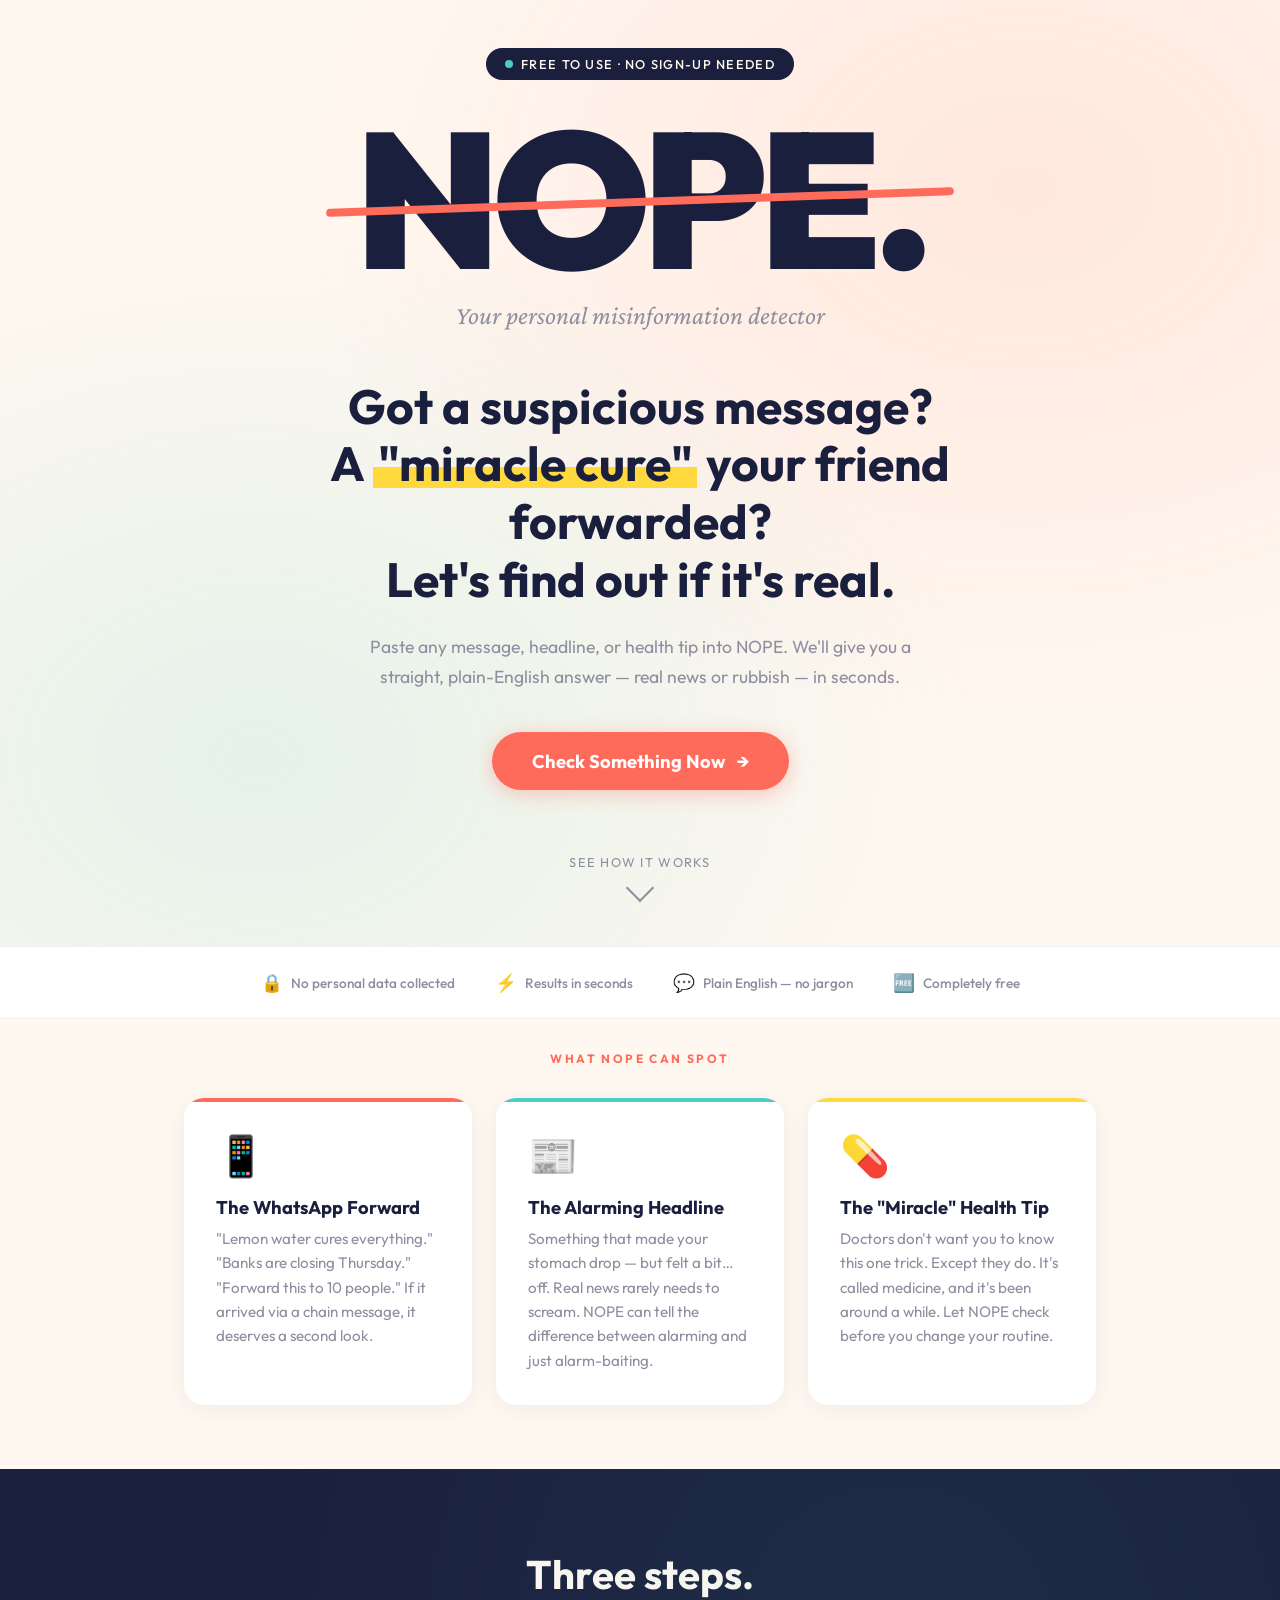
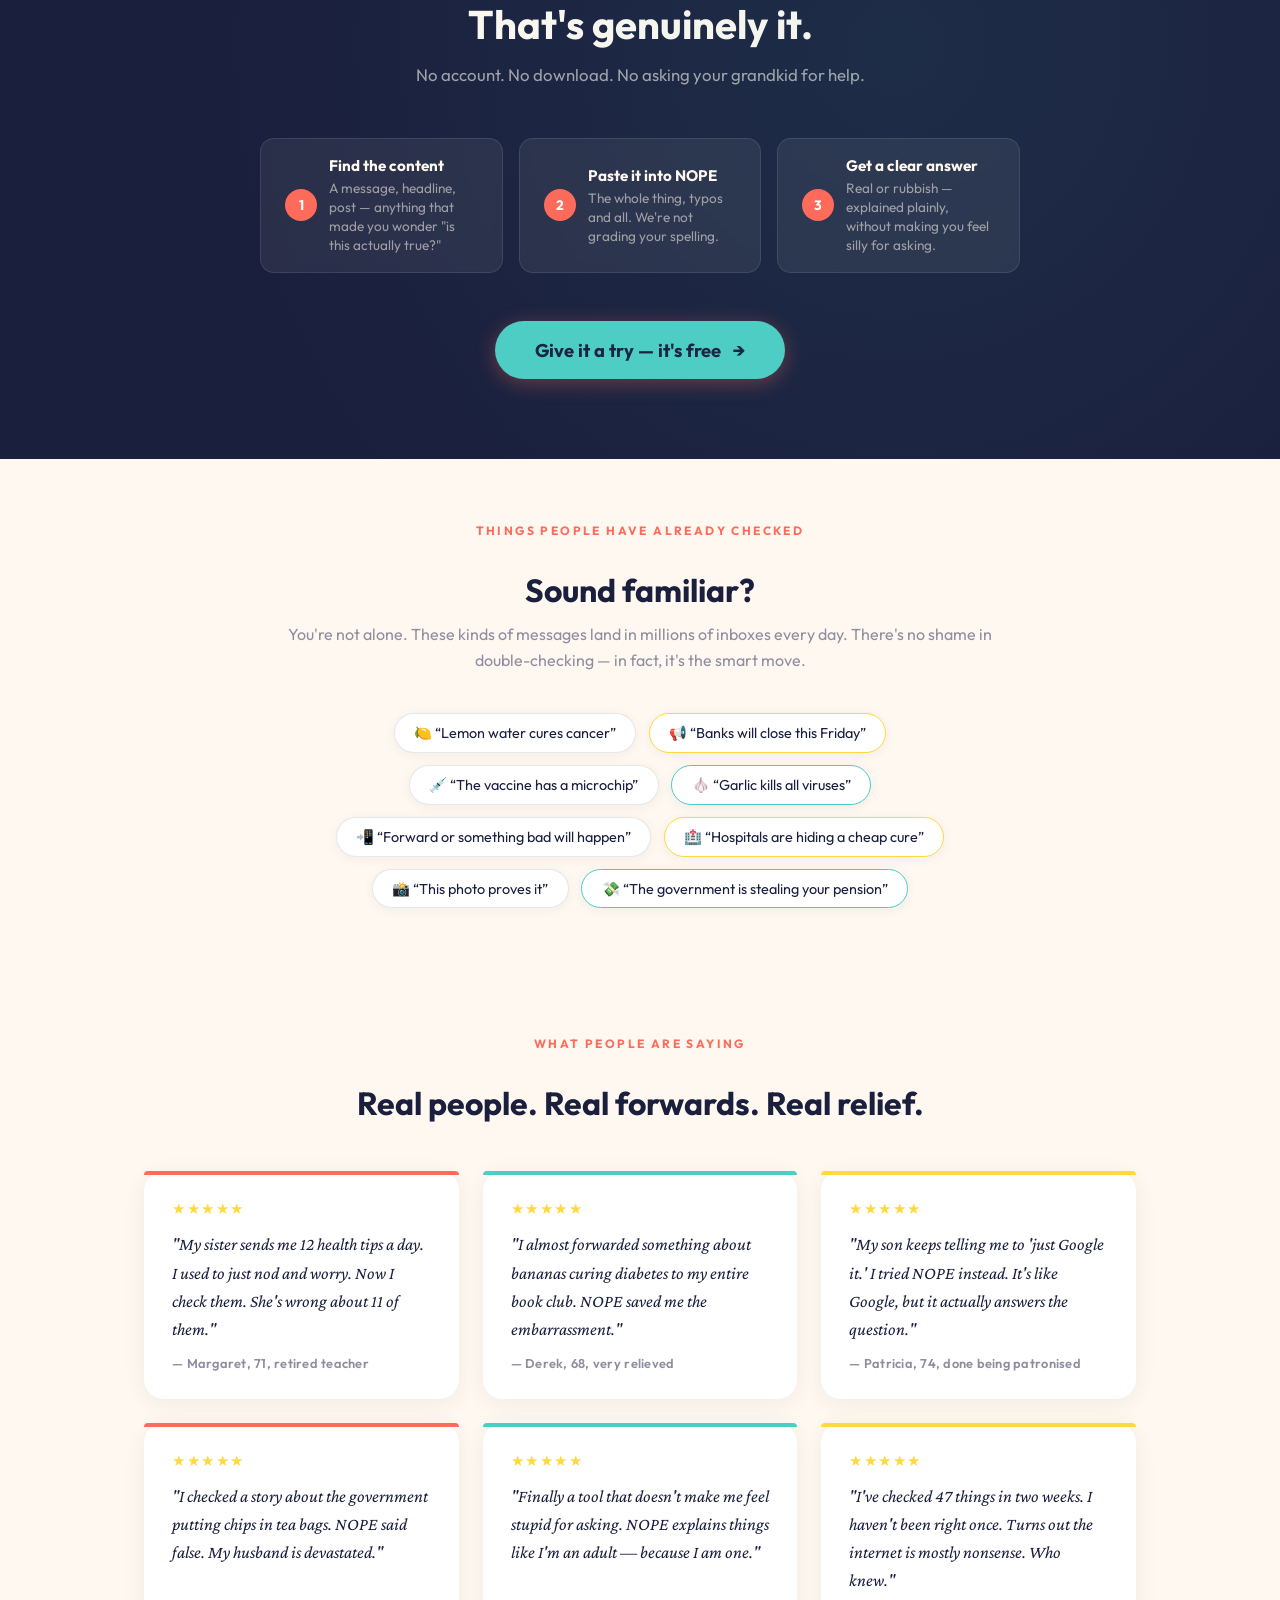
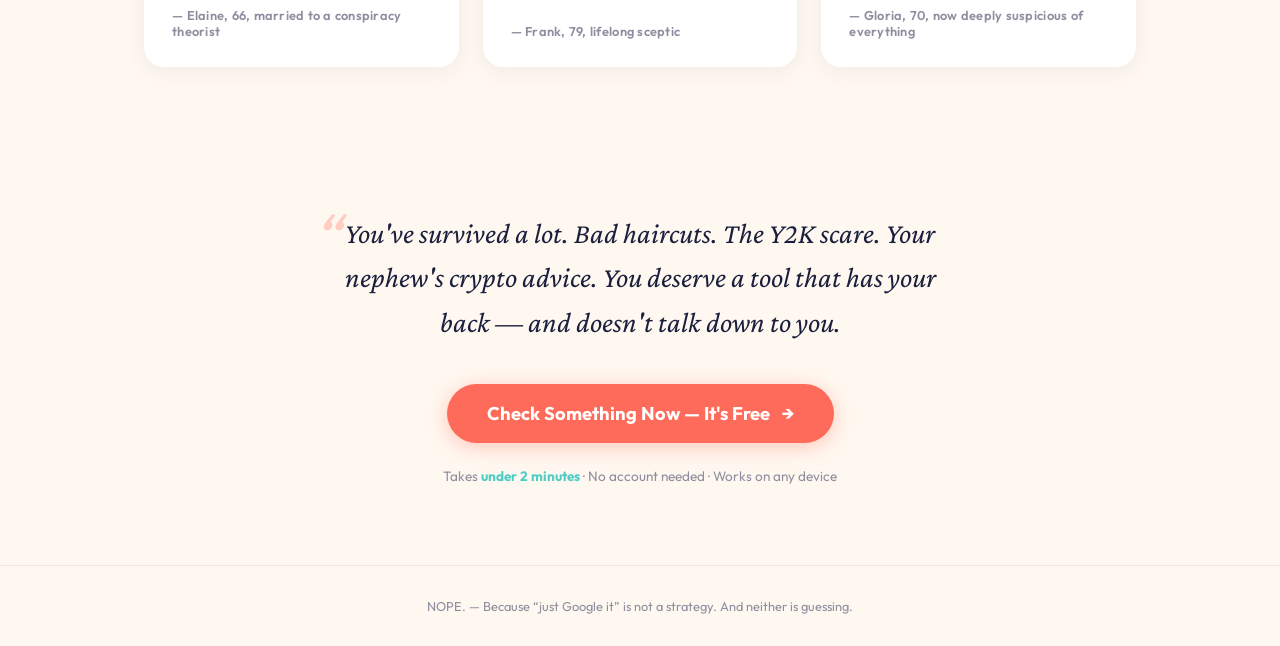
==== static/index.html @ 773fc96a "Redesign landing page for senior users, add testimonials and screenshot help - Rewrite landing page " ====
<!DOCTYPE html>
<html lang="en">
<head>
<meta charset="UTF-8">
<meta name="viewport" content="width=device-width, initial-scale=1.0">
<title>NOPE — Your Personal Misinformation Detector</title>
<link rel="icon" href="/static/assets/favicon.ico">
<link href="https://fonts.googleapis.com/css2?family=Outfit:wght@300;500;700;900&family=Crimson+Pro:ital,wght@0,400;1,400&display=swap" rel="stylesheet">
<style>
  :root {
    --coral: #FF6B5A;
    --navy: #1A1F3D;
    --cream: #FFF8F0;
    --mint: #4ECDC4;
    --gold: #FFD93D;
    --soft-gray: #8E8EA0;
  }

  * { margin: 0; padding: 0; box-sizing: border-box; }

  body {
    font-family: 'Outfit', sans-serif;
    background: var(--cream);
    color: var(--navy);
    overflow-x: hidden;
  }

  /* ── HERO ─────────────────────────────── */
  .hero {
    min-height: 100vh;
    display: flex;
    flex-direction: column;
    align-items: center;
    justify-content: center;
    text-align: center;
    padding: 3rem 1.5rem;
    position: relative;
    background:
      radial-gradient(ellipse at 20% 80%, rgba(78, 205, 196, 0.15) 0%, transparent 50%),
      radial-gradient(ellipse at 80% 20%, rgba(255, 107, 90, 0.12) 0%, transparent 50%),
      var(--cream);
  }

  .badge {
    display: inline-flex;
    align-items: center;
    gap: 0.5rem;
    background: var(--navy);
    color: var(--cream);
    padding: 0.5rem 1.2rem;
    border-radius: 100px;
    font-size: 0.8rem;
    font-weight: 500;
    letter-spacing: 0.1em;
    text-transform: uppercase;
    animation: fadeDown 0.8s ease-out;
    margin-bottom: 2rem;
  }

  .badge .dot {
    width: 8px;
    height: 8px;
    background: var(--mint);
    border-radius: 50%;
    animation: pulse 2s ease-in-out infinite;
  }

  .logo {
    font-size: clamp(5rem, 15vw, 12rem);
    font-weight: 900;
    line-height: 0.9;
    letter-spacing: -0.04em;
    animation: fadeUp 0.8s ease-out 0.2s both;
    position: relative;
  }

  .logo span {
    position: relative;
    display: inline-block;
  }

  .logo .strike {
    position: absolute;
    top: 50%;
    left: -5%;
    width: 110%;
    height: 8px;
    background: var(--coral);
    border-radius: 4px;
    transform: rotate(-2deg);
    animation: strikeIn 0.5s ease-out 1s both;
  }

  .tagline {
    font-family: 'Crimson Pro', serif;
    font-style: italic;
    font-size: clamp(1.1rem, 2.5vw, 1.6rem);
    color: var(--soft-gray);
    margin-top: 1rem;
    animation: fadeUp 0.8s ease-out 0.4s both;
  }

  .headline {
    font-size: clamp(1.8rem, 4vw, 3rem);
    font-weight: 700;
    line-height: 1.2;
    max-width: 720px;
    margin-top: 3rem;
    animation: fadeUp 0.8s ease-out 0.6s both;
  }

  .headline .highlight {
    background: linear-gradient(120deg, var(--gold) 0%, var(--gold) 100%);
    background-size: 100% 35%;
    background-position: 0 85%;
    background-repeat: no-repeat;
    padding: 0 0.1em;
  }

  .subtext {
    font-size: 1.1rem;
    color: var(--soft-gray);
    max-width: 560px;
    line-height: 1.7;
    margin-top: 1.5rem;
    animation: fadeUp 0.8s ease-out 0.8s both;
  }

  .hero-cta {
    margin-top: 2.5rem;
    animation: fadeUp 0.8s ease-out 1s both;
  }

  .scroll-hint {
    margin-top: 4rem;
    display: flex;
    flex-direction: column;
    align-items: center;
    gap: 0.5rem;
    color: var(--soft-gray);
    font-size: 0.8rem;
    letter-spacing: 0.1em;
    text-transform: uppercase;
    animation: fadeUp 0.8s ease-out 1.2s both;
  }

  .scroll-arrow {
    width: 20px;
    height: 20px;
    border-right: 2px solid var(--soft-gray);
    border-bottom: 2px solid var(--soft-gray);
    transform: rotate(45deg);
    animation: bounce 1.5s ease-in-out infinite;
  }

  /* ── CARDS ────────────────────────────── */
  .cards-section {
    padding: 2rem 1.5rem 4rem;
    max-width: 960px;
    margin: 0 auto;
  }

  .section-label {
    text-align: center;
    font-size: 0.75rem;
    font-weight: 700;
    letter-spacing: 0.2em;
    text-transform: uppercase;
    color: var(--coral);
    margin-bottom: 2rem;
  }

  .cards {
    display: grid;
    grid-template-columns: repeat(auto-fit, minmax(250px, 1fr));
    gap: 1.5rem;
  }

  .card {
    background: white;
    border-radius: 20px;
    padding: 2rem;
    position: relative;
    overflow: hidden;
    box-shadow: 0 4px 24px rgba(26, 31, 61, 0.06);
    transition: transform 0.3s ease, box-shadow 0.3s ease;
    animation: fadeUp 0.8s ease-out both;
  }

  .card:nth-child(1) { animation-delay: 0.3s; }
  .card:nth-child(2) { animation-delay: 0.5s; }
  .card:nth-child(3) { animation-delay: 0.7s; }

  .card:hover {
    transform: translateY(-4px);
    box-shadow: 0 8px 32px rgba(26, 31, 61, 0.12);
  }

  .card-emoji {
    font-size: 2.5rem;
    margin-bottom: 1rem;
  }

  .card h3 {
    font-size: 1.15rem;
    font-weight: 700;
    margin-bottom: 0.5rem;
  }

  .card p {
    font-size: 0.95rem;
    color: var(--soft-gray);
    line-height: 1.6;
  }

  .card::after {
    content: '';
    position: absolute;
    top: 0;
    left: 0;
    width: 100%;
    height: 4px;
  }

  .card:nth-child(1)::after { background: var(--coral); }
  .card:nth-child(2)::after { background: var(--mint); }
  .card:nth-child(3)::after { background: var(--gold); }

  /* ── HOW IT WORKS ─────────────────────── */
  .how-section {
    background: var(--navy);
    color: var(--cream);
    padding: 5rem 1.5rem;
    text-align: center;
    position: relative;
    overflow: hidden;
  }

  .how-section::before {
    content: '';
    position: absolute;
    top: -50%;
    left: -50%;
    width: 200%;
    height: 200%;
    background: radial-gradient(circle at 60% 40%, rgba(78, 205, 196, 0.08) 0%, transparent 40%);
    pointer-events: none;
  }

  .how-section h2 {
    font-size: clamp(1.8rem, 4vw, 2.5rem);
    font-weight: 700;
    max-width: 600px;
    margin: 0 auto 0.75rem;
    line-height: 1.25;
  }

  .how-section .how-subtext {
    font-size: 1.05rem;
    color: rgba(255, 248, 240, 0.6);
    max-width: 460px;
    margin: 0 auto 3rem;
    line-height: 1.7;
  }

  .step-list {
    display: flex;
    flex-wrap: wrap;
    justify-content: center;
    gap: 1rem;
    margin: 0 auto 3rem;
    max-width: 760px;
  }

  .step {
    display: flex;
    align-items: center;
    gap: 0.75rem;
    background: rgba(255, 248, 240, 0.07);
    border: 1px solid rgba(255, 248, 240, 0.1);
    border-radius: 14px;
    padding: 1.1rem 1.5rem;
    font-size: 0.95rem;
    backdrop-filter: blur(4px);
    text-align: left;
    max-width: 280px;
    flex: 1 1 220px;
  }

  .step-num {
    width: 32px;
    height: 32px;
    border-radius: 50%;
    background: var(--coral);
    color: white;
    display: flex;
    align-items: center;
    justify-content: center;
    font-size: 0.85rem;
    font-weight: 700;
    flex-shrink: 0;
  }

  .step-text strong {
    display: block;
    font-weight: 700;
    margin-bottom: 0.2rem;
  }

  .step-text span {
    font-size: 0.85rem;
    color: rgba(255, 248, 240, 0.55);
  }

  /* ── EXAMPLES TICKER ──────────────────── */
  .examples-section {
    padding: 4rem 1.5rem;
    max-width: 800px;
    margin: 0 auto;
    text-align: center;
  }

  .examples-section h2 {
    font-size: clamp(1.4rem, 3vw, 2rem);
    font-weight: 700;
    margin-bottom: 0.75rem;
  }

  .examples-section .sub {
    color: var(--soft-gray);
    font-size: 1rem;
    margin-bottom: 2.5rem;
    line-height: 1.6;
  }

  .example-pills {
    display: flex;
    flex-wrap: wrap;
    justify-content: center;
    gap: 0.8rem;
  }

  .pill {
    background: white;
    border: 1.5px solid rgba(26, 31, 61, 0.1);
    border-radius: 100px;
    padding: 0.6rem 1.2rem;
    font-size: 0.9rem;
    color: var(--navy);
    box-shadow: 0 2px 12px rgba(26, 31, 61, 0.05);
    transition: all 0.2s ease;
    cursor: default;
  }

  .pill:hover {
    border-color: var(--coral);
    color: var(--coral);
    transform: translateY(-2px);
    box-shadow: 0 4px 16px rgba(255, 107, 90, 0.15);
  }

  .pill.gold { border-color: var(--gold); }
  .pill.mint { border-color: var(--mint); }

  /* ── TESTIMONIALS ────────────────────── */
  .testimonials-section {
    padding: 4rem 1.5rem 5rem;
    max-width: 1040px;
    margin: 0 auto;
    text-align: center;
  }

  .testimonials-title {
    font-size: clamp(1.4rem, 3vw, 2rem);
    font-weight: 700;
    margin-bottom: 3rem;
    color: var(--navy);
  }

  .testimonials-grid {
    display: grid;
    grid-template-columns: repeat(auto-fit, minmax(280px, 1fr));
    gap: 1.5rem;
    text-align: left;
  }

  .testimonial-card {
    background: white;
    border-radius: 20px;
    padding: 1.75rem;
    box-shadow: 0 4px 24px rgba(26, 31, 61, 0.06);
    transition: transform 0.3s ease, box-shadow 0.3s ease;
    display: flex;
    flex-direction: column;
    gap: 0.75rem;
    position: relative;
  }

  .testimonial-card:hover {
    transform: translateY(-4px);
    box-shadow: 0 8px 32px rgba(26, 31, 61, 0.12);
  }

  .testimonial-card:nth-child(3n+1)::before { background: var(--coral); }
  .testimonial-card:nth-child(3n+2)::before { background: var(--mint); }
  .testimonial-card:nth-child(3n+3)::before { background: var(--gold); }

  .testimonial-card::before {
    content: '';
    position: absolute;
    top: 0; left: 0;
    width: 100%;
    height: 4px;
    border-radius: 20px 20px 0 0;
  }

  .stars {
    color: var(--gold);
    font-size: 0.95rem;
    letter-spacing: 0.1em;
  }

  .quote {
    font-family: 'Crimson Pro', serif;
    font-style: italic;
    font-size: 1.1rem;
    color: var(--navy);
    line-height: 1.6;
    flex: 1;
  }

  .attrib {
    font-size: 0.8rem;
    font-weight: 600;
    color: var(--soft-gray);
    letter-spacing: 0.02em;
  }

  /* ── CTA ──────────────────────────────── */
  .cta-area {
    background: var(--cream);
    padding: 4rem 1.5rem 5rem;
    text-align: center;
  }

  .thought-bubble {
    font-family: 'Crimson Pro', serif;
    font-style: italic;
    font-size: clamp(1.3rem, 3vw, 1.8rem);
    color: var(--navy);
    max-width: 640px;
    margin: 0 auto 2.5rem;
    line-height: 1.55;
    position: relative;
  }

  .thought-bubble::before {
    content: '\201C';
    font-size: 4rem;
    color: var(--coral);
    position: absolute;
    top: -1.5rem;
    left: -0.5rem;
    opacity: 0.3;
    font-family: 'Outfit', sans-serif;
  }

  .cta-btn {
    display: inline-flex;
    align-items: center;
    gap: 0.75rem;
    background: var(--coral);
    color: white;
    font-family: 'Outfit', sans-serif;
    font-size: 1.15rem;
    font-weight: 700;
    padding: 1.1rem 2.5rem;
    border-radius: 100px;
    border: none;
    cursor: pointer;
    text-decoration: none;
    transition: all 0.3s ease;
    box-shadow: 0 4px 20px rgba(255, 107, 90, 0.35);
  }

  .cta-btn:hover {
    transform: translateY(-2px) scale(1.02);
    box-shadow: 0 8px 30px rgba(255, 107, 90, 0.45);
  }

  .cta-btn .arrow {
    transition: transform 0.3s ease;
  }

  .cta-btn:hover .arrow {
    transform: translateX(4px);
  }

  .fine-print {
    margin-top: 1.5rem;
    font-size: 0.85rem;
    color: var(--soft-gray);
  }

  .fine-print strong {
    color: var(--mint);
    font-weight: 700;
  }

  /* ── TRUST BAR ────────────────────────── */
  .trust-bar {
    background: white;
    border-top: 1px solid rgba(26, 31, 61, 0.06);
    border-bottom: 1px solid rgba(26, 31, 61, 0.06);
    padding: 1.5rem;
    display: flex;
    justify-content: center;
    align-items: center;
    flex-wrap: wrap;
    gap: 2.5rem;
  }

  .trust-item {
    display: flex;
    align-items: center;
    gap: 0.5rem;
    font-size: 0.85rem;
    font-weight: 500;
    color: var(--soft-gray);
  }

  .trust-item .icon {
    font-size: 1.1rem;
  }

  /* ── FOOTER ───────────────────────────── */
  footer {
    text-align: center;
    padding: 2rem 1.5rem;
    font-size: 0.8rem;
    color: var(--soft-gray);
    border-top: 1px solid rgba(26, 31, 61, 0.08);
  }

  /* ── ANIMATIONS ───────────────────────── */
  @keyframes fadeUp {
    from { opacity: 0; transform: translateY(24px); }
    to { opacity: 1; transform: translateY(0); }
  }

  @keyframes fadeDown {
    from { opacity: 0; transform: translateY(-16px); }
    to { opacity: 1; transform: translateY(0); }
  }

  @keyframes strikeIn {
    from { width: 0; }
    to { width: 110%; }
  }

  @keyframes pulse {
    0%, 100% { opacity: 1; }
    50% { opacity: 0.4; }
  }

  @keyframes bounce {
    0%, 100% { transform: rotate(45deg) translateY(0); }
    50% { transform: rotate(45deg) translateY(4px); }
  }

  @media (max-width: 600px) {
    .step-list { flex-direction: column; align-items: center; }
    .step { width: 100%; max-width: 340px; }
    .trust-bar { gap: 1.5rem; }
  }
</style>
</head>
<body>

<!-- ── HERO ──────────────────────────────────── -->
<section class="hero">
  <div class="badge">
    <span class="dot"></span>
    Free to use &middot; No sign-up needed
  </div>

  <div class="logo">
    <span>
      NOPE.
      <div class="strike"></div>
    </span>
  </div>

  <div class="tagline">Your personal misinformation detector</div>

  <h1 class="headline">
    Got a suspicious message?<br>
    A <span class="highlight">"miracle cure"</span> your friend forwarded?<br>
    Let's find out if it's real.
  </h1>

  <p class="subtext">
    Paste any message, headline, or health tip into NOPE. We'll give you a straight, plain-English answer — real news or rubbish — in seconds.
  </p>

  <div class="hero-cta">
    <a href="/static/chat.html" class="cta-btn">
      Check Something Now
      <span class="arrow">&rarr;</span>
    </a>
  </div>

  <div class="scroll-hint">
    <span>See how it works</span>
    <div class="scroll-arrow"></div>
  </div>
</section>

<!-- ── TRUST BAR ──────────────────────────────── -->
<div class="trust-bar">
  <div class="trust-item"><span class="icon">🔒</span> No personal data collected</div>
  <div class="trust-item"><span class="icon">⚡</span> Results in seconds</div>
  <div class="trust-item"><span class="icon">💬</span> Plain English — no jargon</div>
  <div class="trust-item"><span class="icon">🆓</span> Completely free</div>
</div>

<!-- ── WHAT IT CATCHES ────────────────────────── -->
<section class="cards-section">
  <div class="section-label">What NOPE can spot</div>
  <div class="cards">
    <div class="card">
      <div class="card-emoji">📱</div>
      <h3>The WhatsApp Forward</h3>
      <p>"Lemon water cures everything." "Banks are closing Thursday." "Forward this to 10 people." If it arrived via a chain message, it deserves a second look.</p>
    </div>
    <div class="card">
      <div class="card-emoji">📰</div>
      <h3>The Alarming Headline</h3>
      <p>Something that made your stomach drop — but felt a bit… off. Real news rarely needs to scream. NOPE can tell the difference between alarming and just alarm-baiting.</p>
    </div>
    <div class="card">
      <div class="card-emoji">💊</div>
      <h3>The "Miracle" Health Tip</h3>
      <p>Doctors don't want you to know this one trick. Except they do. It's called medicine, and it's been around a while. Let NOPE check before you change your routine.</p>
    </div>
  </div>
</section>

<!-- ── HOW IT WORKS ───────────────────────────── -->
<section class="how-section">
  <h2>Three steps.<br>That's genuinely it.</h2>
  <p class="how-subtext">No account. No download. No asking your grandkid for help.</p>

  <div class="step-list">
    <div class="step">
      <div class="step-num">1</div>
      <div class="step-text">
        <strong>Find the content</strong>
        <span>A message, headline, post — anything that made you wonder "is this actually true?"</span>
      </div>
    </div>
    <div class="step">
      <div class="step-num">2</div>
      <div class="step-text">
        <strong>Paste it into NOPE</strong>
        <span>The whole thing, typos and all. We're not grading your spelling.</span>
      </div>
    </div>
    <div class="step">
      <div class="step-num">3</div>
      <div class="step-text">
        <strong>Get a clear answer</strong>
        <span>Real or rubbish — explained plainly, without making you feel silly for asking.</span>
      </div>
    </div>
  </div>

  <a href="/static/chat.html" class="cta-btn" style="background: var(--mint); color: var(--navy);">
    Give it a try — it's free
    <span class="arrow">&rarr;</span>
  </a>
</section>

<!-- ── EXAMPLES ───────────────────────────────── -->
<section class="examples-section">
  <div class="section-label">Things people have already checked</div>
  <h2>Sound familiar?</h2>
  <p class="sub">You're not alone. These kinds of messages land in millions of inboxes every day. There's no shame in double-checking — in fact, it's the smart move.</p>

  <div class="example-pills">
    <div class="pill">🍋 &ldquo;Lemon water cures cancer&rdquo;</div>
    <div class="pill gold">📢 &ldquo;Banks will close this Friday&rdquo;</div>
    <div class="pill">💉 &ldquo;The vaccine has a microchip&rdquo;</div>
    <div class="pill mint">🧄 &ldquo;Garlic kills all viruses&rdquo;</div>
    <div class="pill">📲 &ldquo;Forward or something bad will happen&rdquo;</div>
    <div class="pill gold">🏥 &ldquo;Hospitals are hiding a cheap cure&rdquo;</div>
    <div class="pill">📸 &ldquo;This photo proves it&rdquo;</div>
    <div class="pill mint">💸 &ldquo;The government is stealing your pension&rdquo;</div>
  </div>
</section>

<!-- ── TESTIMONIALS ───────────────────────────── -->
<section class="testimonials-section">
  <div class="section-label">What people are saying</div>
  <h2 class="testimonials-title">Real people. Real forwards. Real relief.</h2>
  <div class="testimonials-grid">

    <div class="testimonial-card">
      <div class="stars">★★★★★</div>
      <p class="quote">"My sister sends me 12 health tips a day. I used to just nod and worry. Now I check them. She's wrong about 11 of them."</p>
      <div class="attrib">— Margaret, 71, retired teacher</div>
    </div>

    <div class="testimonial-card">
      <div class="stars">★★★★★</div>
      <p class="quote">"I almost forwarded something about bananas curing diabetes to my entire book club. NOPE saved me the embarrassment."</p>
      <div class="attrib">— Derek, 68, very relieved</div>
    </div>

    <div class="testimonial-card">
      <div class="stars">★★★★★</div>
      <p class="quote">"My son keeps telling me to 'just Google it.' I tried NOPE instead. It's like Google, but it actually answers the question."</p>
      <div class="attrib">— Patricia, 74, done being patronised</div>
    </div>

    <div class="testimonial-card">
      <div class="stars">★★★★★</div>
      <p class="quote">"I checked a story about the government putting chips in tea bags. NOPE said false. My husband is devastated."</p>
      <div class="attrib">— Elaine, 66, married to a conspiracy theorist</div>
    </div>

    <div class="testimonial-card">
      <div class="stars">★★★★★</div>
      <p class="quote">"Finally a tool that doesn't make me feel stupid for asking. NOPE explains things like I'm an adult — because I am one."</p>
      <div class="attrib">— Frank, 79, lifelong sceptic</div>
    </div>

    <div class="testimonial-card">
      <div class="stars">★★★★★</div>
      <p class="quote">"I've checked 47 things in two weeks. I haven't been right once. Turns out the internet is mostly nonsense. Who knew."</p>
      <div class="attrib">— Gloria, 70, now deeply suspicious of everything</div>
    </div>

  </div>
</section>

<!-- ── FINAL CTA ───────────────────────────────── -->
<section class="cta-area">
  <div class="thought-bubble">
    You've survived a lot. Bad haircuts. The Y2K scare. Your nephew's crypto advice. You deserve a tool that has your back — and doesn't talk down to you.
  </div>

  <a href="/static/chat.html" class="cta-btn">
    Check Something Now — It's Free
    <span class="arrow">&rarr;</span>
  </a>

  <p class="fine-print">
    Takes <strong>under 2 minutes</strong> &middot; No account needed &middot; Works on any device
  </p>
</section>

<footer>
  NOPE. &mdash; Because &ldquo;just Google it&rdquo; is not a strategy. And neither is guessing.
</footer>

</body>
</html>
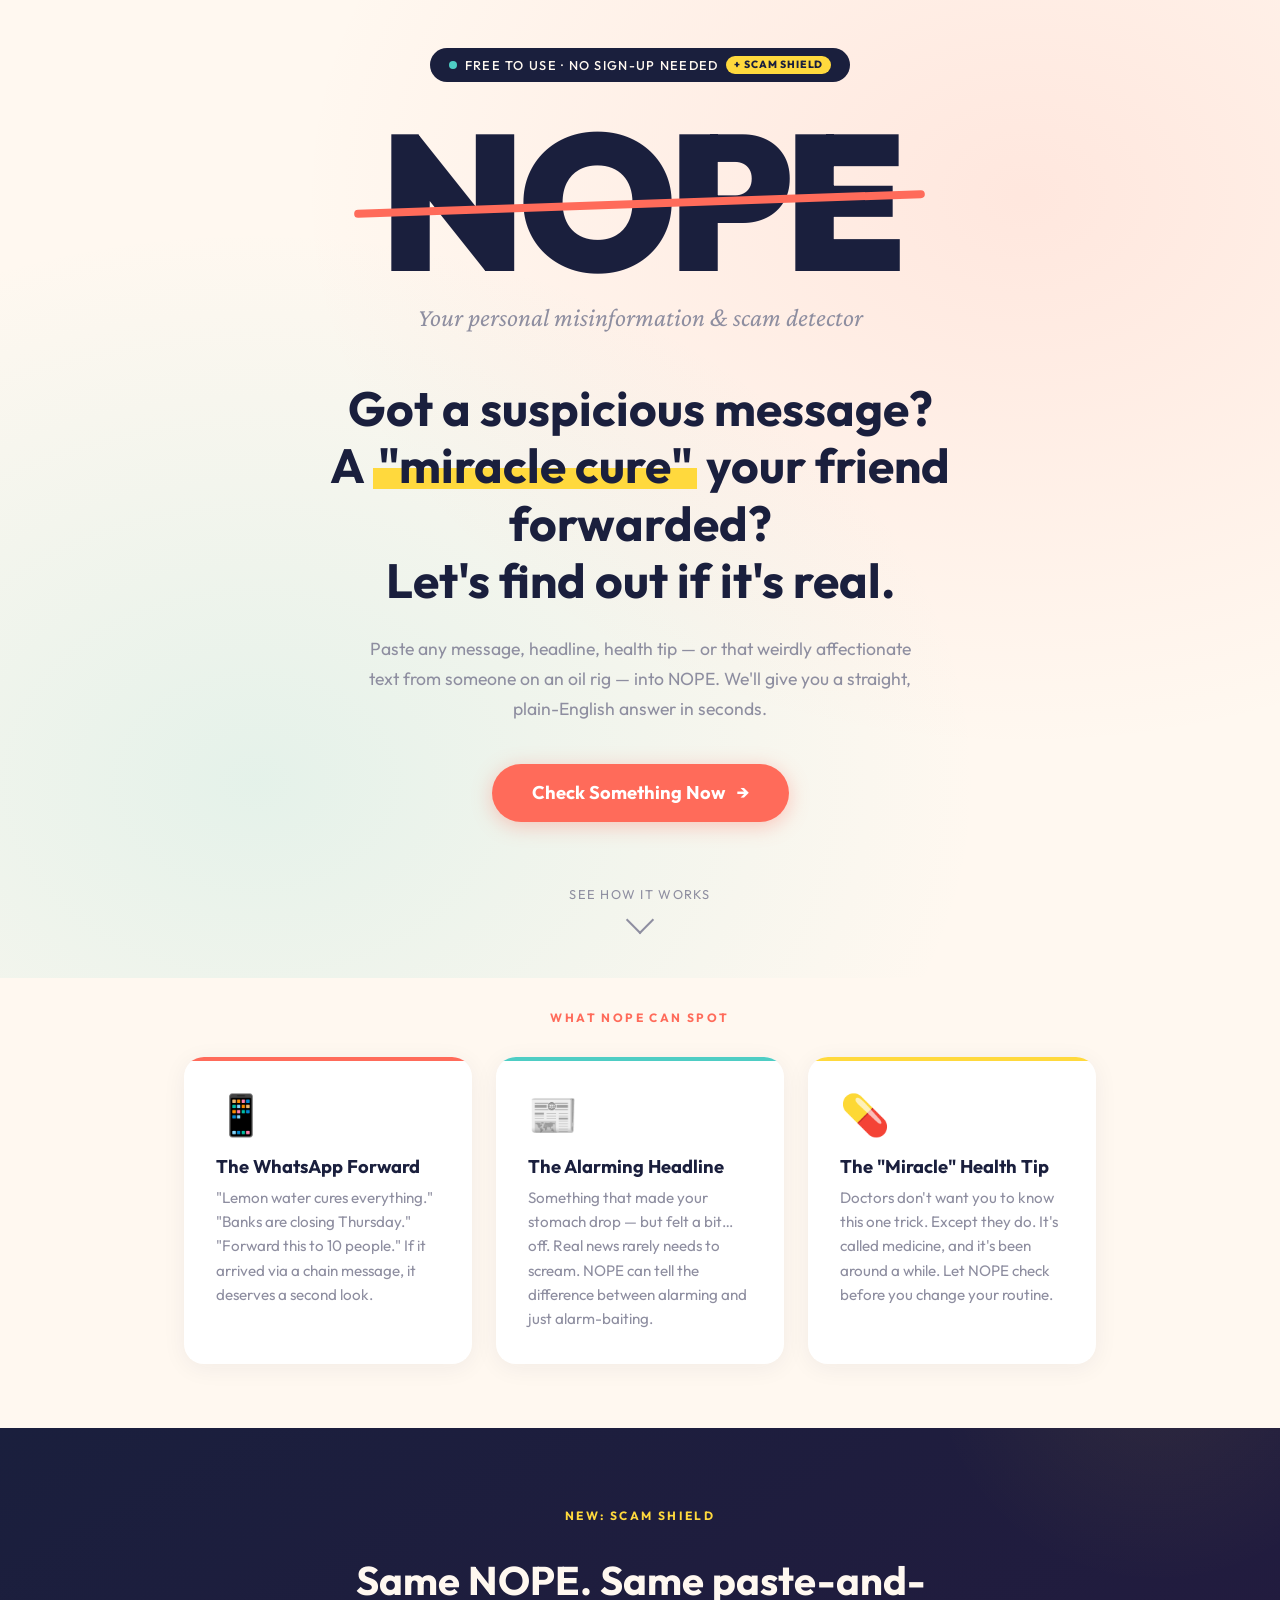
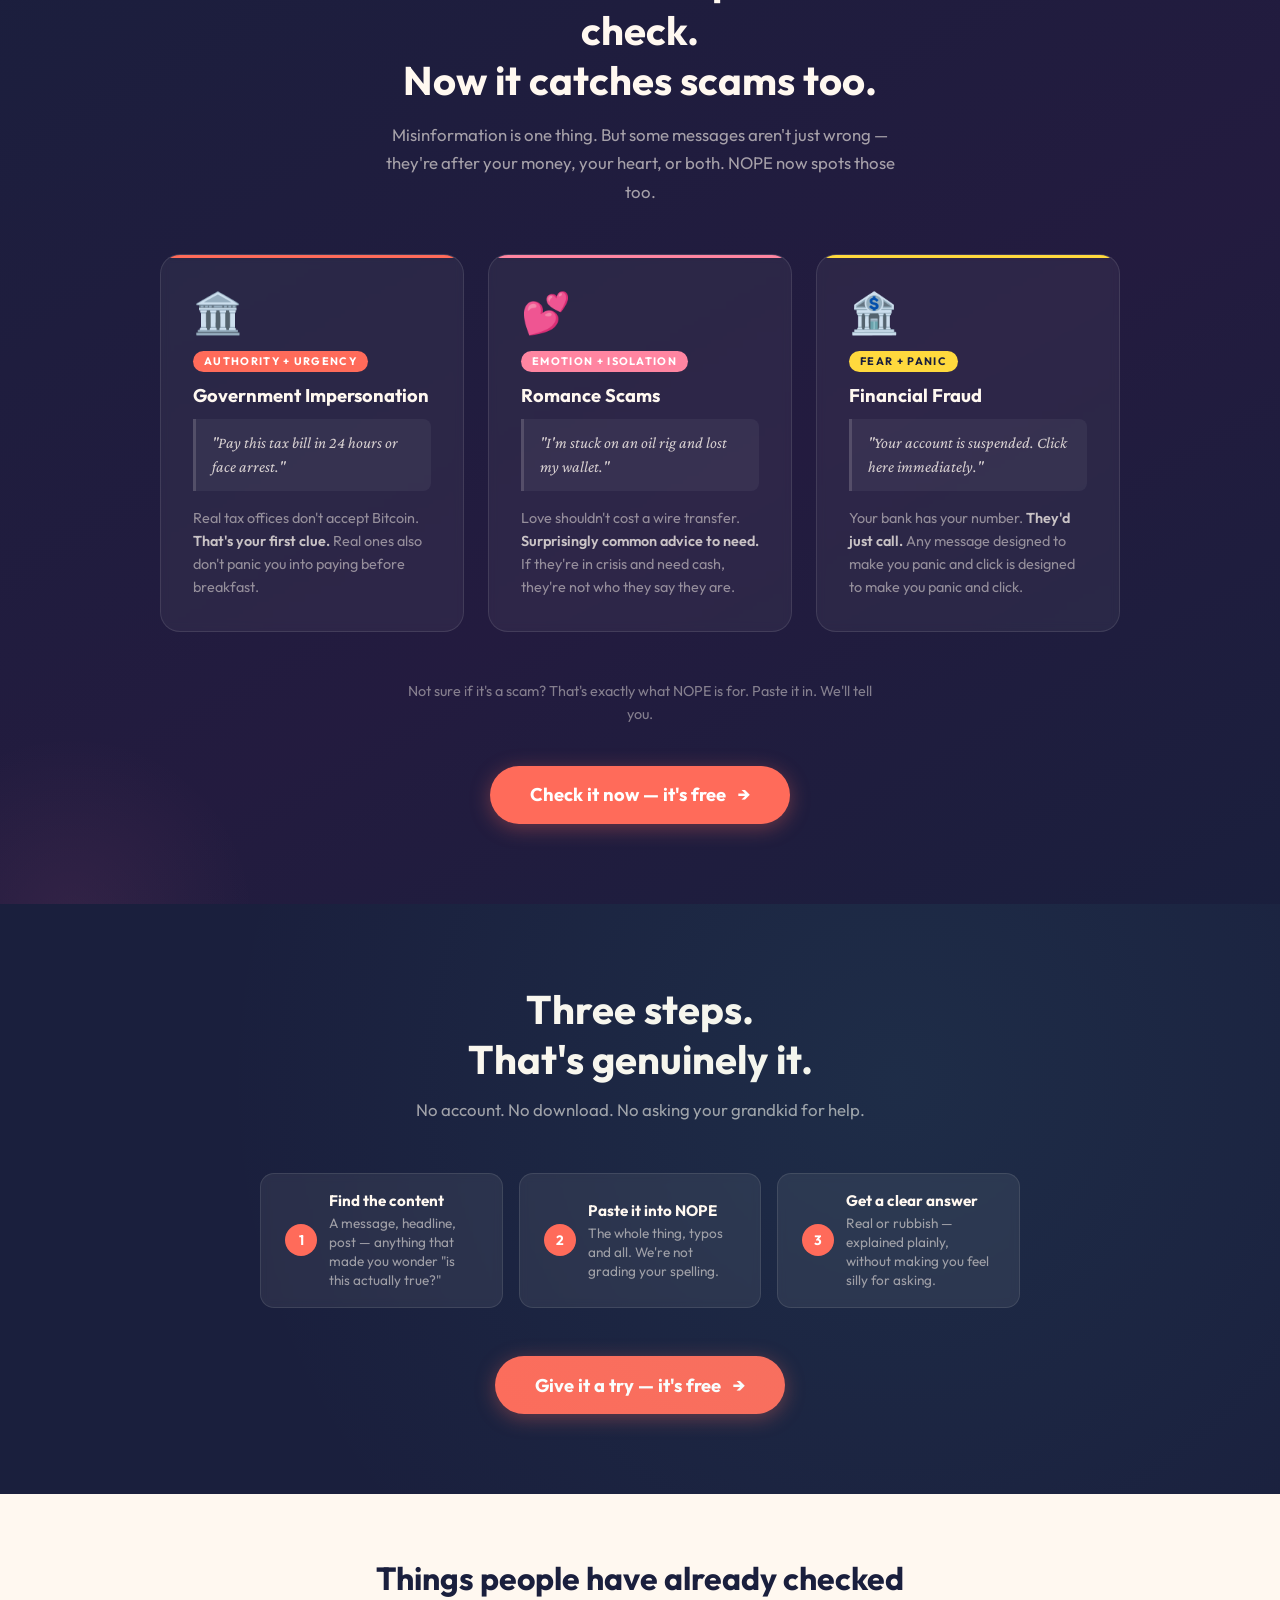
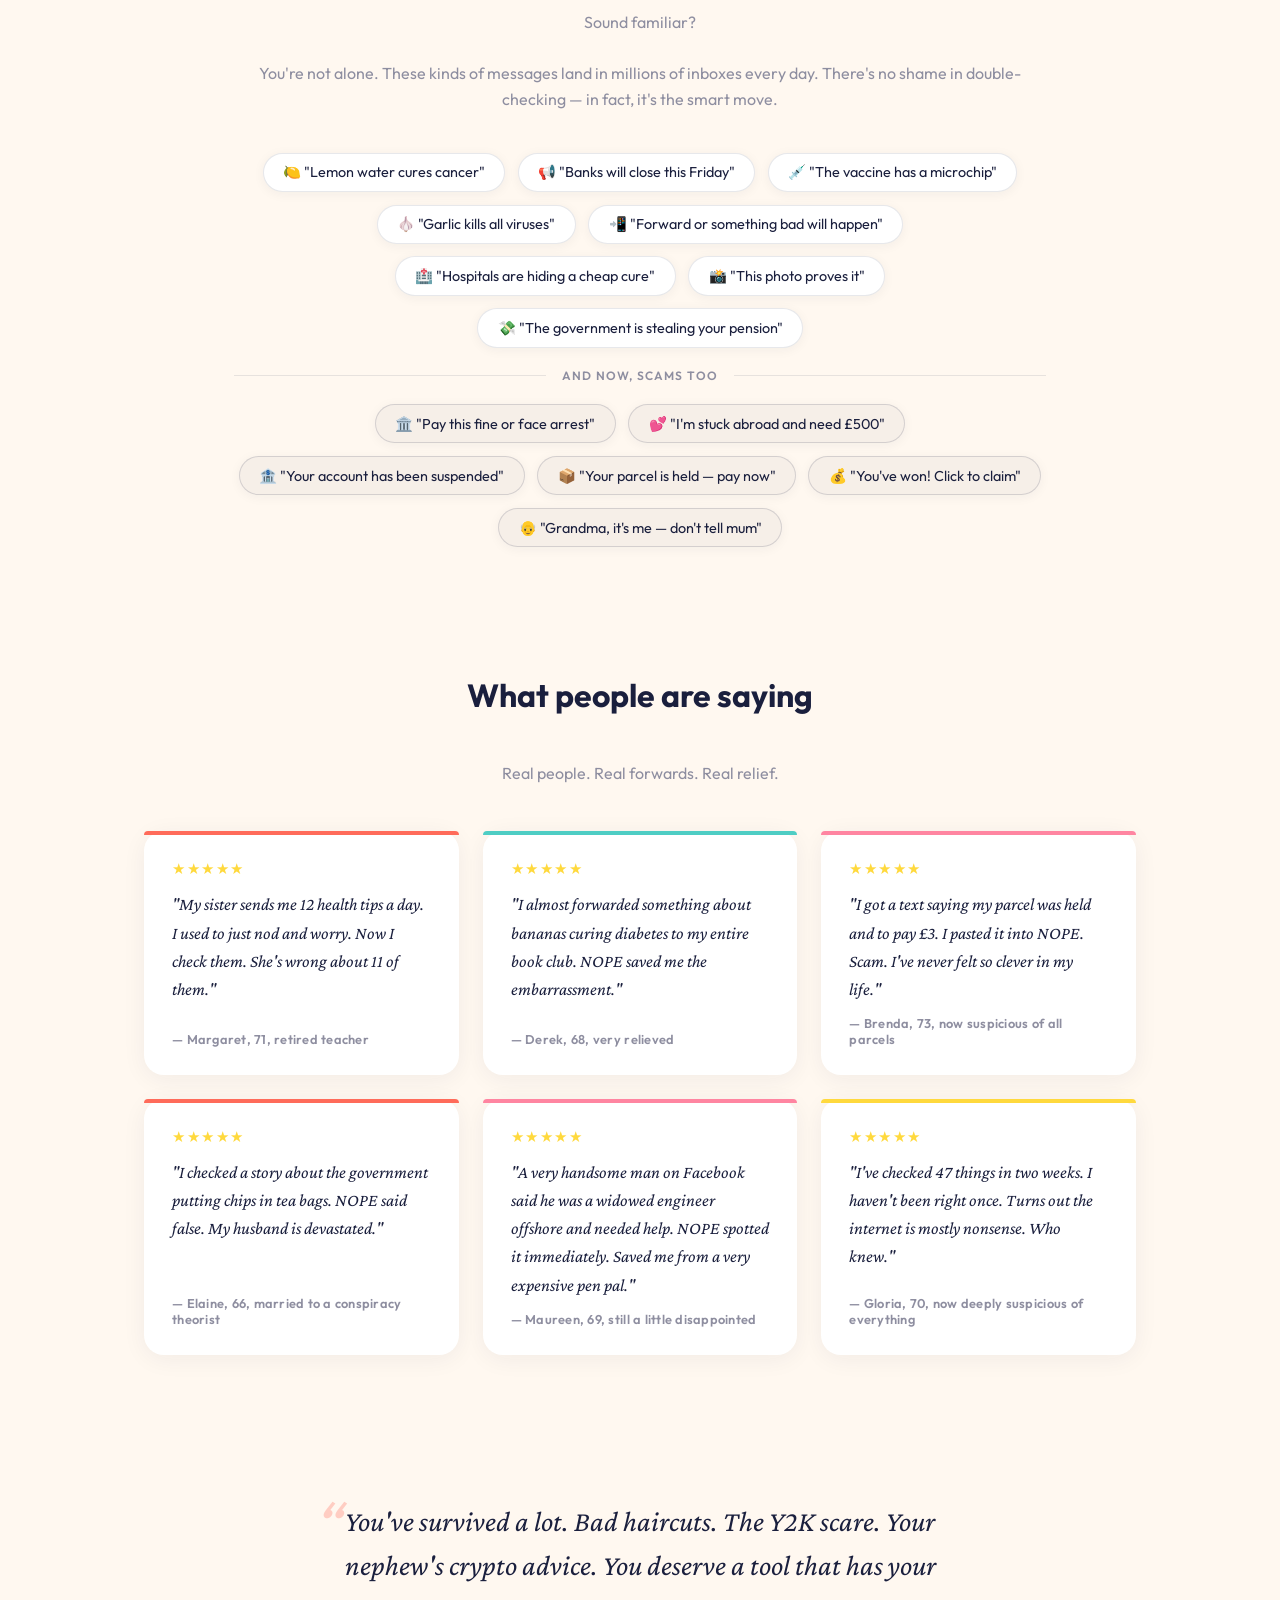
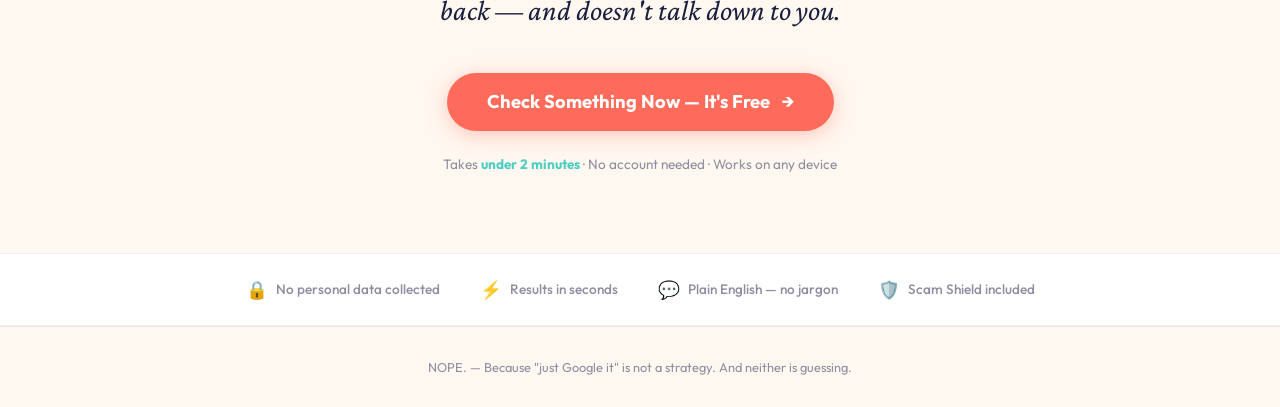
==== commit 995f64bc: "Add Scam Shield landing page with updated UI Adds static/index.html with Scam Shield feature section" ====
--- a/static/index.html
+++ b/static/index.html
@@ -1,768 +1,1050 @@
 <!DOCTYPE html>
 <html lang="en">
 <head>
-<meta charset="UTF-8">
-<meta name="viewport" content="width=device-width, initial-scale=1.0">
-<title>NOPE — Your Personal Misinformation Detector</title>
-<link rel="icon" href="/static/assets/favicon.ico">
-<link href="https://fonts.googleapis.com/css2?family=Outfit:wght@300;500;700;900&family=Crimson+Pro:ital,wght@0,400;1,400&display=swap" rel="stylesheet">
-<style>
-  :root {
-    --coral: #FF6B5A;
-    --navy: #1A1F3D;
-    --cream: #FFF8F0;
-    --mint: #4ECDC4;
-    --gold: #FFD93D;
-    --soft-gray: #8E8EA0;
-  }
-
-  * { margin: 0; padding: 0; box-sizing: border-box; }
-
-  body {
-    font-family: 'Outfit', sans-serif;
-    background: var(--cream);
-    color: var(--navy);
-    overflow-x: hidden;
-  }
-
-  /* ── HERO ─────────────────────────────── */
-  .hero {
-    min-height: 100vh;
-    display: flex;
-    flex-direction: column;
-    align-items: center;
-    justify-content: center;
-    text-align: center;
-    padding: 3rem 1.5rem;
-    position: relative;
-    background:
-      radial-gradient(ellipse at 20% 80%, rgba(78, 205, 196, 0.15) 0%, transparent 50%),
-      radial-gradient(ellipse at 80% 20%, rgba(255, 107, 90, 0.12) 0%, transparent 50%),
-      var(--cream);
-  }
-
-  .badge {
-    display: inline-flex;
-    align-items: center;
-    gap: 0.5rem;
-    background: var(--navy);
-    color: var(--cream);
-    padding: 0.5rem 1.2rem;
-    border-radius: 100px;
-    font-size: 0.8rem;
-    font-weight: 500;
-    letter-spacing: 0.1em;
-    text-transform: uppercase;
-    animation: fadeDown 0.8s ease-out;
-    margin-bottom: 2rem;
-  }
-
-  .badge .dot {
-    width: 8px;
-    height: 8px;
-    background: var(--mint);
-    border-radius: 50%;
-    animation: pulse 2s ease-in-out infinite;
-  }
-
-  .logo {
-    font-size: clamp(5rem, 15vw, 12rem);
-    font-weight: 900;
-    line-height: 0.9;
-    letter-spacing: -0.04em;
-    animation: fadeUp 0.8s ease-out 0.2s both;
-    position: relative;
-  }
-
-  .logo span {
-    position: relative;
-    display: inline-block;
-  }
-
-  .logo .strike {
-    position: absolute;
-    top: 50%;
-    left: -5%;
-    width: 110%;
-    height: 8px;
-    background: var(--coral);
-    border-radius: 4px;
-    transform: rotate(-2deg);
-    animation: strikeIn 0.5s ease-out 1s both;
-  }
-
-  .tagline {
-    font-family: 'Crimson Pro', serif;
-    font-style: italic;
-    font-size: clamp(1.1rem, 2.5vw, 1.6rem);
-    color: var(--soft-gray);
-    margin-top: 1rem;
-    animation: fadeUp 0.8s ease-out 0.4s both;
-  }
-
-  .headline {
-    font-size: clamp(1.8rem, 4vw, 3rem);
-    font-weight: 700;
-    line-height: 1.2;
-    max-width: 720px;
-    margin-top: 3rem;
-    animation: fadeUp 0.8s ease-out 0.6s both;
-  }
-
-  .headline .highlight {
-    background: linear-gradient(120deg, var(--gold) 0%, var(--gold) 100%);
-    background-size: 100% 35%;
-    background-position: 0 85%;
-    background-repeat: no-repeat;
-    padding: 0 0.1em;
-  }
-
-  .subtext {
-    font-size: 1.1rem;
-    color: var(--soft-gray);
-    max-width: 560px;
-    line-height: 1.7;
-    margin-top: 1.5rem;
-    animation: fadeUp 0.8s ease-out 0.8s both;
-  }
-
-  .hero-cta {
-    margin-top: 2.5rem;
-    animation: fadeUp 0.8s ease-out 1s both;
-  }
-
-  .scroll-hint {
-    margin-top: 4rem;
-    display: flex;
-    flex-direction: column;
-    align-items: center;
-    gap: 0.5rem;
-    color: var(--soft-gray);
-    font-size: 0.8rem;
-    letter-spacing: 0.1em;
-    text-transform: uppercase;
-    animation: fadeUp 0.8s ease-out 1.2s both;
-  }
-
-  .scroll-arrow {
-    width: 20px;
-    height: 20px;
-    border-right: 2px solid var(--soft-gray);
-    border-bottom: 2px solid var(--soft-gray);
-    transform: rotate(45deg);
-    animation: bounce 1.5s ease-in-out infinite;
-  }
-
-  /* ── CARDS ────────────────────────────── */
-  .cards-section {
-    padding: 2rem 1.5rem 4rem;
-    max-width: 960px;
-    margin: 0 auto;
-  }
-
-  .section-label {
-    text-align: center;
-    font-size: 0.75rem;
-    font-weight: 700;
-    letter-spacing: 0.2em;
-    text-transform: uppercase;
-    color: var(--coral);
-    margin-bottom: 2rem;
-  }
-
-  .cards {
-    display: grid;
-    grid-template-columns: repeat(auto-fit, minmax(250px, 1fr));
-    gap: 1.5rem;
-  }
-
-  .card {
-    background: white;
-    border-radius: 20px;
-    padding: 2rem;
-    position: relative;
-    overflow: hidden;
-    box-shadow: 0 4px 24px rgba(26, 31, 61, 0.06);
-    transition: transform 0.3s ease, box-shadow 0.3s ease;
-    animation: fadeUp 0.8s ease-out both;
-  }
-
-  .card:nth-child(1) { animation-delay: 0.3s; }
-  .card:nth-child(2) { animation-delay: 0.5s; }
-  .card:nth-child(3) { animation-delay: 0.7s; }
-
-  .card:hover {
-    transform: translateY(-4px);
-    box-shadow: 0 8px 32px rgba(26, 31, 61, 0.12);
-  }
-
-  .card-emoji {
-    font-size: 2.5rem;
-    margin-bottom: 1rem;
-  }
-
-  .card h3 {
-    font-size: 1.15rem;
-    font-weight: 700;
-    margin-bottom: 0.5rem;
-  }
-
-  .card p {
-    font-size: 0.95rem;
-    color: var(--soft-gray);
-    line-height: 1.6;
-  }
-
-  .card::after {
-    content: '';
-    position: absolute;
-    top: 0;
-    left: 0;
-    width: 100%;
-    height: 4px;
-  }
-
-  .card:nth-child(1)::after { background: var(--coral); }
-  .card:nth-child(2)::after { background: var(--mint); }
-  .card:nth-child(3)::after { background: var(--gold); }
-
-  /* ── HOW IT WORKS ─────────────────────── */
-  .how-section {
-    background: var(--navy);
-    color: var(--cream);
-    padding: 5rem 1.5rem;
-    text-align: center;
-    position: relative;
-    overflow: hidden;
-  }
-
-  .how-section::before {
-    content: '';
-    position: absolute;
-    top: -50%;
-    left: -50%;
-    width: 200%;
-    height: 200%;
-    background: radial-gradient(circle at 60% 40%, rgba(78, 205, 196, 0.08) 0%, transparent 40%);
-    pointer-events: none;
-  }
-
-  .how-section h2 {
-    font-size: clamp(1.8rem, 4vw, 2.5rem);
-    font-weight: 700;
-    max-width: 600px;
-    margin: 0 auto 0.75rem;
-    line-height: 1.25;
-  }
-
-  .how-section .how-subtext {
-    font-size: 1.05rem;
-    color: rgba(255, 248, 240, 0.6);
-    max-width: 460px;
-    margin: 0 auto 3rem;
-    line-height: 1.7;
-  }
-
-  .step-list {
-    display: flex;
-    flex-wrap: wrap;
-    justify-content: center;
-    gap: 1rem;
-    margin: 0 auto 3rem;
-    max-width: 760px;
-  }
-
-  .step {
-    display: flex;
-    align-items: center;
-    gap: 0.75rem;
-    background: rgba(255, 248, 240, 0.07);
-    border: 1px solid rgba(255, 248, 240, 0.1);
-    border-radius: 14px;
-    padding: 1.1rem 1.5rem;
-    font-size: 0.95rem;
-    backdrop-filter: blur(4px);
-    text-align: left;
-    max-width: 280px;
-    flex: 1 1 220px;
-  }
-
-  .step-num {
-    width: 32px;
-    height: 32px;
-    border-radius: 50%;
-    background: var(--coral);
-    color: white;
-    display: flex;
-    align-items: center;
-    justify-content: center;
-    font-size: 0.85rem;
-    font-weight: 700;
-    flex-shrink: 0;
-  }
-
-  .step-text strong {
-    display: block;
-    font-weight: 700;
-    margin-bottom: 0.2rem;
-  }
-
-  .step-text span {
-    font-size: 0.85rem;
-    color: rgba(255, 248, 240, 0.55);
-  }
-
-  /* ── EXAMPLES TICKER ──────────────────── */
-  .examples-section {
-    padding: 4rem 1.5rem;
-    max-width: 800px;
-    margin: 0 auto;
-    text-align: center;
-  }
-
-  .examples-section h2 {
-    font-size: clamp(1.4rem, 3vw, 2rem);
-    font-weight: 700;
-    margin-bottom: 0.75rem;
-  }
-
-  .examples-section .sub {
-    color: var(--soft-gray);
-    font-size: 1rem;
-    margin-bottom: 2.5rem;
-    line-height: 1.6;
-  }
-
-  .example-pills {
-    display: flex;
-    flex-wrap: wrap;
-    justify-content: center;
-    gap: 0.8rem;
-  }
-
-  .pill {
-    background: white;
-    border: 1.5px solid rgba(26, 31, 61, 0.1);
-    border-radius: 100px;
-    padding: 0.6rem 1.2rem;
-    font-size: 0.9rem;
-    color: var(--navy);
-    box-shadow: 0 2px 12px rgba(26, 31, 61, 0.05);
-    transition: all 0.2s ease;
-    cursor: default;
-  }
-
-  .pill:hover {
-    border-color: var(--coral);
-    color: var(--coral);
-    transform: translateY(-2px);
-    box-shadow: 0 4px 16px rgba(255, 107, 90, 0.15);
-  }
-
-  .pill.gold { border-color: var(--gold); }
-  .pill.mint { border-color: var(--mint); }
-
-  /* ── TESTIMONIALS ────────────────────── */
-  .testimonials-section {
-    padding: 4rem 1.5rem 5rem;
-    max-width: 1040px;
-    margin: 0 auto;
-    text-align: center;
-  }
-
-  .testimonials-title {
-    font-size: clamp(1.4rem, 3vw, 2rem);
-    font-weight: 700;
-    margin-bottom: 3rem;
-    color: var(--navy);
-  }
-
-  .testimonials-grid {
-    display: grid;
-    grid-template-columns: repeat(auto-fit, minmax(280px, 1fr));
-    gap: 1.5rem;
-    text-align: left;
-  }
-
-  .testimonial-card {
-    background: white;
-    border-radius: 20px;
-    padding: 1.75rem;
-    box-shadow: 0 4px 24px rgba(26, 31, 61, 0.06);
-    transition: transform 0.3s ease, box-shadow 0.3s ease;
-    display: flex;
-    flex-direction: column;
-    gap: 0.75rem;
-    position: relative;
-  }
-
-  .testimonial-card:hover {
-    transform: translateY(-4px);
-    box-shadow: 0 8px 32px rgba(26, 31, 61, 0.12);
-  }
-
-  .testimonial-card:nth-child(3n+1)::before { background: var(--coral); }
-  .testimonial-card:nth-child(3n+2)::before { background: var(--mint); }
-  .testimonial-card:nth-child(3n+3)::before { background: var(--gold); }
-
-  .testimonial-card::before {
-    content: '';
-    position: absolute;
-    top: 0; left: 0;
-    width: 100%;
-    height: 4px;
-    border-radius: 20px 20px 0 0;
-  }
-
-  .stars {
-    color: var(--gold);
-    font-size: 0.95rem;
-    letter-spacing: 0.1em;
-  }
-
-  .quote {
-    font-family: 'Crimson Pro', serif;
-    font-style: italic;
-    font-size: 1.1rem;
-    color: var(--navy);
-    line-height: 1.6;
-    flex: 1;
-  }
-
-  .attrib {
-    font-size: 0.8rem;
-    font-weight: 600;
-    color: var(--soft-gray);
-    letter-spacing: 0.02em;
-  }
-
-  /* ── CTA ──────────────────────────────── */
-  .cta-area {
-    background: var(--cream);
-    padding: 4rem 1.5rem 5rem;
-    text-align: center;
-  }
-
-  .thought-bubble {
-    font-family: 'Crimson Pro', serif;
-    font-style: italic;
-    font-size: clamp(1.3rem, 3vw, 1.8rem);
-    color: var(--navy);
-    max-width: 640px;
-    margin: 0 auto 2.5rem;
-    line-height: 1.55;
-    position: relative;
-  }
-
-  .thought-bubble::before {
-    content: '\201C';
-    font-size: 4rem;
-    color: var(--coral);
-    position: absolute;
-    top: -1.5rem;
-    left: -0.5rem;
-    opacity: 0.3;
-    font-family: 'Outfit', sans-serif;
-  }
-
-  .cta-btn {
-    display: inline-flex;
-    align-items: center;
-    gap: 0.75rem;
-    background: var(--coral);
-    color: white;
-    font-family: 'Outfit', sans-serif;
-    font-size: 1.15rem;
-    font-weight: 700;
-    padding: 1.1rem 2.5rem;
-    border-radius: 100px;
-    border: none;
-    cursor: pointer;
-    text-decoration: none;
-    transition: all 0.3s ease;
-    box-shadow: 0 4px 20px rgba(255, 107, 90, 0.35);
-  }
-
-  .cta-btn:hover {
-    transform: translateY(-2px) scale(1.02);
-    box-shadow: 0 8px 30px rgba(255, 107, 90, 0.45);
-  }
-
-  .cta-btn .arrow {
-    transition: transform 0.3s ease;
-  }
-
-  .cta-btn:hover .arrow {
-    transform: translateX(4px);
-  }
-
-  .fine-print {
-    margin-top: 1.5rem;
-    font-size: 0.85rem;
-    color: var(--soft-gray);
-  }
-
-  .fine-print strong {
-    color: var(--mint);
-    font-weight: 700;
-  }
-
-  /* ── TRUST BAR ────────────────────────── */
-  .trust-bar {
-    background: white;
-    border-top: 1px solid rgba(26, 31, 61, 0.06);
-    border-bottom: 1px solid rgba(26, 31, 61, 0.06);
-    padding: 1.5rem;
-    display: flex;
-    justify-content: center;
-    align-items: center;
-    flex-wrap: wrap;
-    gap: 2.5rem;
-  }
-
-  .trust-item {
-    display: flex;
-    align-items: center;
-    gap: 0.5rem;
-    font-size: 0.85rem;
-    font-weight: 500;
-    color: var(--soft-gray);
-  }
-
-  .trust-item .icon {
-    font-size: 1.1rem;
-  }
-
-  /* ── FOOTER ───────────────────────────── */
-  footer {
-    text-align: center;
-    padding: 2rem 1.5rem;
-    font-size: 0.8rem;
-    color: var(--soft-gray);
-    border-top: 1px solid rgba(26, 31, 61, 0.08);
-  }
-
-  /* ── ANIMATIONS ───────────────────────── */
-  @keyframes fadeUp {
-    from { opacity: 0; transform: translateY(24px); }
-    to { opacity: 1; transform: translateY(0); }
-  }
-
-  @keyframes fadeDown {
-    from { opacity: 0; transform: translateY(-16px); }
-    to { opacity: 1; transform: translateY(0); }
-  }
-
-  @keyframes strikeIn {
-    from { width: 0; }
-    to { width: 110%; }
-  }
-
-  @keyframes pulse {
-    0%, 100% { opacity: 1; }
-    50% { opacity: 0.4; }
-  }
-
-  @keyframes bounce {
-    0%, 100% { transform: rotate(45deg) translateY(0); }
-    50% { transform: rotate(45deg) translateY(4px); }
-  }
-
-  @media (max-width: 600px) {
-    .step-list { flex-direction: column; align-items: center; }
-    .step { width: 100%; max-width: 340px; }
-    .trust-bar { gap: 1.5rem; }
-  }
-</style>
+    <meta charset="UTF-8">
+    <meta name="viewport" content="width=device-width, initial-scale=1.0">
+    <title>NOPE — Your Personal Misinformation & Scam Detector</title>
+    <link rel="preconnect" href="https://fonts.googleapis.com">
+    <link rel="preconnect" href="https://fonts.gstatic.com" crossorigin>
+    <link href="https://fonts.googleapis.com/css2?family=Outfit:wght@400;500;600;700;900&family=Crimson+Pro:ital@0;1&display=swap" rel="stylesheet">
+    <style>
+        :root {
+            --coral: #FF6B5A;
+            --navy: #1A1F3D;
+            --cream: #FFF8F0;
+            --mint: #4ECDC4;
+            --gold: #FFD93D;
+            --soft-gray: #8E8EA0;
+            --blush: #FF85A1;
+        }
+
+        * {
+            margin: 0;
+            padding: 0;
+            box-sizing: border-box;
+        }
+
+        body {
+            font-family: 'Outfit', sans-serif;
+            background: var(--cream);
+            color: var(--navy);
+            overflow-x: hidden;
+        }
+
+        /* ── HERO ─────────────────────────────── */
+        .hero {
+            min-height: 100vh;
+            display: flex;
+            flex-direction: column;
+            align-items: center;
+            justify-content: center;
+            text-align: center;
+            padding: 3rem 1.5rem;
+            position: relative;
+            background: radial-gradient(ellipse at 20% 80%, rgba(78, 205, 196, 0.15) 0%, transparent 50%),
+                        radial-gradient(ellipse at 80% 20%, rgba(255, 107, 90, 0.12) 0%, transparent 50%),
+                        var(--cream);
+        }
+
+        .badge {
+            display: inline-flex;
+            align-items: center;
+            gap: 0.5rem;
+            background: var(--navy);
+            color: var(--cream);
+            padding: 0.5rem 1.2rem;
+            border-radius: 100px;
+            font-size: 0.8rem;
+            font-weight: 500;
+            letter-spacing: 0.1em;
+            text-transform: uppercase;
+            animation: fadeDown 0.8s ease-out;
+            margin-bottom: 2rem;
+        }
+
+        .badge .dot {
+            width: 8px;
+            height: 8px;
+            background: var(--mint);
+            border-radius: 50%;
+            animation: pulse 2s ease-in-out infinite;
+        }
+
+        .badge .new-pill {
+            background: var(--gold);
+            color: var(--navy);
+            font-size: 0.65rem;
+            font-weight: 800;
+            padding: 0.15rem 0.5rem;
+            border-radius: 100px;
+            letter-spacing: 0.08em;
+        }
+
+        .logo {
+            font-size: clamp(5rem, 15vw, 12rem);
+            font-weight: 900;
+            line-height: 0.9;
+            letter-spacing: -0.04em;
+            animation: fadeUp 0.8s ease-out 0.2s both;
+            position: relative;
+        }
+
+        .logo span {
+            position: relative;
+            display: inline-block;
+        }
+
+        .logo .strike {
+            position: absolute;
+            top: 50%;
+            left: -5%;
+            width: 110%;
+            height: 8px;
+            background: var(--coral);
+            border-radius: 4px;
+            transform: rotate(-2deg);
+            animation: strikeIn 0.5s ease-out 1s both;
+        }
+
+        .tagline {
+            font-family: 'Crimson Pro', serif;
+            font-style: italic;
+            font-size: clamp(1.1rem, 2.5vw, 1.6rem);
+            color: var(--soft-gray);
+            margin-top: 1rem;
+            animation: fadeUp 0.8s ease-out 0.4s both;
+        }
+
+        .headline {
+            font-size: clamp(1.8rem, 4vw, 3rem);
+            font-weight: 700;
+            line-height: 1.2;
+            max-width: 720px;
+            margin-top: 3rem;
+            animation: fadeUp 0.8s ease-out 0.6s both;
+        }
+
+        .headline .highlight {
+            background: linear-gradient(120deg, var(--gold) 0%, var(--gold) 100%);
+            background-size: 100% 35%;
+            background-position: 0 85%;
+            background-repeat: no-repeat;
+            padding: 0 0.1em;
+        }
+
+        .subtext {
+            font-size: 1.1rem;
+            color: var(--soft-gray);
+            max-width: 560px;
+            line-height: 1.7;
+            margin-top: 1.5rem;
+            animation: fadeUp 0.8s ease-out 0.8s both;
+        }
+
+        .hero-cta {
+            margin-top: 2.5rem;
+            animation: fadeUp 0.8s ease-out 1s both;
+        }
+
+        .scroll-hint {
+            margin-top: 4rem;
+            display: flex;
+            flex-direction: column;
+            align-items: center;
+            gap: 0.5rem;
+            color: var(--soft-gray);
+            font-size: 0.8rem;
+            letter-spacing: 0.1em;
+            text-transform: uppercase;
+            animation: fadeUp 0.8s ease-out 1.2s both;
+        }
+
+        .scroll-arrow {
+            width: 20px;
+            height: 20px;
+            border-right: 2px solid var(--soft-gray);
+            border-bottom: 2px solid var(--soft-gray);
+            transform: rotate(45deg);
+            animation: bounce 1.5s ease-in-out infinite;
+        }
+
+        /* ── CARDS ────────────────────────────── */
+        .cards-section {
+            padding: 2rem 1.5rem 4rem;
+            max-width: 960px;
+            margin: 0 auto;
+        }
+
+        .section-label {
+            text-align: center;
+            font-size: 0.75rem;
+            font-weight: 700;
+            letter-spacing: 0.2em;
+            text-transform: uppercase;
+            color: var(--coral);
+            margin-bottom: 2rem;
+        }
+
+        .cards {
+            display: grid;
+            grid-template-columns: repeat(auto-fit, minmax(250px, 1fr));
+            gap: 1.5rem;
+        }
+
+        .card {
+            background: white;
+            border-radius: 20px;
+            padding: 2rem;
+            position: relative;
+            overflow: hidden;
+            box-shadow: 0 4px 24px rgba(26, 31, 61, 0.06);
+            transition: transform 0.3s ease, box-shadow 0.3s ease;
+            animation: fadeUp 0.8s ease-out both;
+        }
+
+        .card:nth-child(1) { animation-delay: 0.3s; }
+        .card:nth-child(2) { animation-delay: 0.5s; }
+        .card:nth-child(3) { animation-delay: 0.7s; }
+
+        .card:hover {
+            transform: translateY(-4px);
+            box-shadow: 0 8px 32px rgba(26, 31, 61, 0.12);
+        }
+
+        .card-emoji {
+            font-size: 2.5rem;
+            margin-bottom: 1rem;
+        }
+
+        .card h3 {
+            font-size: 1.15rem;
+            font-weight: 700;
+            margin-bottom: 0.5rem;
+        }
+
+        .card p {
+            font-size: 0.95rem;
+            color: var(--soft-gray);
+            line-height: 1.6;
+        }
+
+        .card::after {
+            content: '';
+            position: absolute;
+            top: 0;
+            left: 0;
+            width: 100%;
+            height: 4px;
+        }
+
+        .card:nth-child(1)::after { background: var(--coral); }
+        .card:nth-child(2)::after { background: var(--mint); }
+        .card:nth-child(3)::after { background: var(--gold); }
+
+        /* ── SCAM SHIELD ──────────────────────── */
+        .scam-section {
+            background: linear-gradient(150deg, #1A1F3D 0%, #231B3F 60%, #1A1F3D 100%);
+            padding: 5rem 1.5rem;
+            text-align: center;
+            position: relative;
+            overflow: hidden;
+        }
+
+        .scam-section::before {
+            content: '';
+            position: absolute;
+            top: -30%;
+            right: -10%;
+            width: 500px;
+            height: 500px;
+            background: radial-gradient(circle, rgba(255, 217, 61, 0.07) 0%, transparent 65%);
+            pointer-events: none;
+        }
+
+        .scam-section::after {
+            content: '';
+            position: absolute;
+            bottom: -20%;
+            left: -10%;
+            width: 400px;
+            height: 400px;
+            background: radial-gradient(circle, rgba(255, 133, 161, 0.07) 0%, transparent 65%);
+            pointer-events: none;
+        }
+
+        .scam-section .section-label {
+            color: var(--gold);
+        }
+
+        .scam-section h2 {
+            font-size: clamp(1.8rem, 4vw, 2.5rem);
+            font-weight: 700;
+            color: var(--cream);
+            max-width: 600px;
+            margin: 0 auto 1rem;
+            line-height: 1.25;
+        }
+
+        .scam-intro-text {
+            color: rgba(255, 248, 240, 0.6);
+            font-size: 1.05rem;
+            max-width: 520px;
+            margin: 0 auto 3rem;
+            line-height: 1.7;
+        }
+
+        .scam-cards {
+            display: grid;
+            grid-template-columns: repeat(auto-fit, minmax(260px, 1fr));
+            gap: 1.5rem;
+            max-width: 960px;
+            margin: 0 auto 3rem;
+            position: relative;
+            z-index: 1;
+        }
+
+        .scam-card {
+            background: rgba(255, 248, 240, 0.05);
+            border: 1px solid rgba(255, 248, 240, 0.1);
+            border-radius: 20px;
+            padding: 2rem;
+            text-align: left;
+            backdrop-filter: blur(4px);
+            transition: transform 0.3s ease, background 0.3s ease, border-color 0.3s ease;
+            position: relative;
+            overflow: hidden;
+        }
+
+        .scam-card:hover {
+            transform: translateY(-4px);
+            background: rgba(255, 248, 240, 0.09);
+            border-color: rgba(255, 248, 240, 0.2);
+        }
+
+        .scam-card::before {
+            content: '';
+            position: absolute;
+            top: 0;
+            left: 0;
+            width: 100%;
+            height: 3px;
+            border-radius: 20px 20px 0 0;
+        }
+
+        .scam-card.authority::before { background: var(--coral); }
+        .scam-card.romance::before { background: var(--blush); }
+        .scam-card.financial::before { background: var(--gold); }
+
+        .scam-icon {
+            font-size: 2.5rem;
+            margin-bottom: 0.75rem;
+        }
+
+        .scam-tag {
+            display: inline-block;
+            font-size: 0.68rem;
+            font-weight: 700;
+            letter-spacing: 0.12em;
+            text-transform: uppercase;
+            padding: 0.2rem 0.7rem;
+            border-radius: 100px;
+            margin-bottom: 0.75rem;
+            color: var(--navy);
+        }
+
+        .authority .scam-tag { background: var(--coral); color: white; }
+        .romance .scam-tag { background: var(--blush); color: white; }
+        .financial .scam-tag { background: var(--gold); color: var(--navy); }
+
+        .scam-card h3 {
+            font-size: 1.15rem;
+            font-weight: 700;
+            color: var(--cream);
+            margin-bottom: 0.75rem;
+        }
+
+        .scam-example {
+            font-family: 'Crimson Pro', serif;
+            font-style: italic;
+            font-size: 1rem;
+            color: rgba(255, 248, 240, 0.8);
+            background: rgba(255, 248, 240, 0.05);
+            border-left: 3px solid rgba(255, 248, 240, 0.15);
+            padding: 0.75rem 1rem;
+            border-radius: 0 8px 8px 0;
+            margin-bottom: 1rem;
+            line-height: 1.5;
+        }
+
+        .scam-tell {
+            font-size: 0.9rem;
+            color: rgba(255, 248, 240, 0.5);
+            line-height: 1.6;
+        }
+
+        .scam-tell strong {
+            color: rgba(255, 248, 240, 0.75);
+            font-weight: 600;
+        }
+
+        .scam-footer-note {
+            color: rgba(255, 248, 240, 0.45);
+            font-size: 0.9rem;
+            max-width: 480px;
+            margin: 0 auto 2.5rem;
+            line-height: 1.6;
+            position: relative;
+            z-index: 1;
+        }
+
+        /* ── HOW IT WORKS ─────────────────────── */
+        .how-section {
+            background: var(--navy);
+            color: var(--cream);
+            padding: 5rem 1.5rem;
+            text-align: center;
+            position: relative;
+            overflow: hidden;
+        }
+
+        .how-section::before {
+            content: '';
+            position: absolute;
+            top: -50%;
+            left: -50%;
+            width: 200%;
+            height: 200%;
+            background: radial-gradient(circle at 60% 40%, rgba(78, 205, 196, 0.08) 0%, transparent 40%);
+            pointer-events: none;
+        }
+
+        .how-section h2 {
+            font-size: clamp(1.8rem, 4vw, 2.5rem);
+            font-weight: 700;
+            max-width: 600px;
+            margin: 0 auto 0.75rem;
+            line-height: 1.25;
+        }
+
+        .how-section .how-subtext {
+            font-size: 1.05rem;
+            color: rgba(255, 248, 240, 0.6);
+            max-width: 460px;
+            margin: 0 auto 3rem;
+            line-height: 1.7;
+        }
+
+        .step-list {
+            display: flex;
+            flex-wrap: wrap;
+            justify-content: center;
+            gap: 1rem;
+            margin: 0 auto 3rem;
+            max-width: 760px;
+        }
+
+        .step {
+            display: flex;
+            align-items: center;
+            gap: 0.75rem;
+            background: rgba(255, 248, 240, 0.07);
+            border: 1px solid rgba(255, 248, 240, 0.1);
+            border-radius: 14px;
+            padding: 1.1rem 1.5rem;
+            font-size: 0.95rem;
+            backdrop-filter: blur(4px);
+            text-align: left;
+            max-width: 280px;
+            flex: 1 1 220px;
+        }
+
+        .step-num {
+            width: 32px;
+            height: 32px;
+            border-radius: 50%;
+            background: var(--coral);
+            color: white;
+            display: flex;
+            align-items: center;
+            justify-content: center;
+            font-size: 0.85rem;
+            font-weight: 700;
+            flex-shrink: 0;
+        }
+
+        .step-text strong {
+            display: block;
+            font-weight: 700;
+            margin-bottom: 0.2rem;
+        }
+
+        .step-text span {
+            font-size: 0.85rem;
+            color: rgba(255, 248, 240, 0.55);
+        }
+
+        /* ── EXAMPLES TICKER ──────────────────── */
+        .examples-section {
+            padding: 4rem 1.5rem;
+            max-width: 860px;
+            margin: 0 auto;
+            text-align: center;
+        }
+
+        .examples-section h2 {
+            font-size: clamp(1.4rem, 3vw, 2rem);
+            font-weight: 700;
+            margin-bottom: 0.75rem;
+        }
+
+        .examples-section .sub {
+            color: var(--soft-gray);
+            font-size: 1rem;
+            margin-bottom: 2.5rem;
+            line-height: 1.6;
+        }
+
+        .example-pills {
+            display: flex;
+            flex-wrap: wrap;
+            justify-content: center;
+            gap: 0.8rem;
+        }
+
+        .pill {
+            background: white;
+            border: 1.5px solid rgba(26, 31, 61, 0.1);
+            border-radius: 100px;
+            padding: 0.6rem 1.2rem;
+            font-size: 0.9rem;
+            color: var(--navy);
+            box-shadow: 0 2px 12px rgba(26, 31, 61, 0.05);
+            transition: all 0.2s ease;
+            cursor: default;
+        }
+
+        .pill:hover {
+            border-color: var(--coral);
+            color: var(--coral);
+            transform: translateY(-2px);
+            box-shadow: 0 4px 16px rgba(255, 107, 90, 0.15);
+        }
+
+        .pill.scam {
+            background: rgba(26, 31, 61, 0.04);
+            border-color: rgba(26, 31, 61, 0.15);
+        }
+
+        .pill.scam:hover {
+            border-color: var(--blush);
+            color: #d4607a;
+            box-shadow: 0 4px 16px rgba(255, 133, 161, 0.2);
+        }
+
+        .pill-divider {
+            width: 100%;
+            display: flex;
+            align-items: center;
+            gap: 1rem;
+            margin: 0.5rem 0;
+            color: var(--soft-gray);
+            font-size: 0.75rem;
+            font-weight: 600;
+            letter-spacing: 0.1em;
+            text-transform: uppercase;
+        }
+
+        .pill-divider::before,
+        .pill-divider::after {
+            content: '';
+            flex: 1;
+            height: 1px;
+            background: rgba(26, 31, 61, 0.1);
+        }
+
+        /* ── TESTIMONIALS ────────────────────── */
+        .testimonials-section {
+            padding: 4rem 1.5rem 5rem;
+            max-width: 1040px;
+            margin: 0 auto;
+            text-align: center;
+        }
+
+        .testimonials-title {
+            font-size: clamp(1.4rem, 3vw, 2rem);
+            font-weight: 700;
+            margin-bottom: 3rem;
+            color: var(--navy);
+        }
+
+        .testimonials-grid {
+            display: grid;
+            grid-template-columns: repeat(auto-fit, minmax(280px, 1fr));
+            gap: 1.5rem;
+            text-align: left;
+        }
+
+        .testimonial-card {
+            background: white;
+            border-radius: 20px;
+            padding: 1.75rem;
+            box-shadow: 0 4px 24px rgba(26, 31, 61, 0.06);
+            transition: transform 0.3s ease, box-shadow 0.3s ease;
+            display: flex;
+            flex-direction: column;
+            gap: 0.75rem;
+            position: relative;
+        }
+
+        .testimonial-card:hover {
+            transform: translateY(-4px);
+            box-shadow: 0 8px 32px rgba(26, 31, 61, 0.12);
+        }
+
+        .testimonial-card:nth-child(3n+1)::before { background: var(--coral); }
+        .testimonial-card:nth-child(3n+2)::before { background: var(--mint); }
+        .testimonial-card:nth-child(3n+3)::before { background: var(--gold); }
+        .testimonial-card.scam-testimonial::before { background: var(--blush); }
+
+        .testimonial-card::before {
+            content: '';
+            position: absolute;
+            top: 0;
+            left: 0;
+            width: 100%;
+            height: 4px;
+            border-radius: 20px 20px 0 0;
+        }
+
+        .stars {
+            color: var(--gold);
+            font-size: 0.95rem;
+            letter-spacing: 0.1em;
+        }
+
+        .quote {
+            font-family: 'Crimson Pro', serif;
+            font-style: italic;
+            font-size: 1.1rem;
+            color: var(--navy);
+            line-height: 1.6;
+            flex: 1;
+        }
+
+        .attrib {
+            font-size: 0.8rem;
+            font-weight: 600;
+            color: var(--soft-gray);
+            letter-spacing: 0.02em;
+        }
+
+        /* ── CTA ──────────────────────────────── */
+        .cta-area {
+            background: var(--cream);
+            padding: 4rem 1.5rem 5rem;
+            text-align: center;
+        }
+
+        .thought-bubble {
+            font-family: 'Crimson Pro', serif;
+            font-style: italic;
+            font-size: clamp(1.3rem, 3vw, 1.8rem);
+            color: var(--navy);
+            max-width: 640px;
+            margin: 0 auto 2.5rem;
+            line-height: 1.55;
+            position: relative;
+        }
+
+        .thought-bubble::before {
+            content: '\201C';
+            font-size: 4rem;
+            color: var(--coral);
+            position: absolute;
+            top: -1.5rem;
+            left: -0.5rem;
+            opacity: 0.3;
+            font-family: 'Outfit', sans-serif;
+        }
+
+        .cta-btn {
+            display: inline-flex;
+            align-items: center;
+            gap: 0.75rem;
+            background: var(--coral);
+            color: white;
+            font-family: 'Outfit', sans-serif;
+            font-size: 1.15rem;
+            font-weight: 700;
+            padding: 1.1rem 2.5rem;
+            border-radius: 100px;
+            border: none;
+            cursor: pointer;
+            text-decoration: none;
+            transition: all 0.3s ease;
+            box-shadow: 0 4px 20px rgba(255, 107, 90, 0.35);
+        }
+
+        .cta-btn:hover {
+            transform: translateY(-2px) scale(1.02);
+            box-shadow: 0 8px 30px rgba(255, 107, 90, 0.45);
+        }
+
+        .cta-btn .arrow {
+            transition: transform 0.3s ease;
+        }
+
+        .cta-btn:hover .arrow {
+            transform: translateX(4px);
+        }
+
+        .fine-print {
+            margin-top: 1.5rem;
+            font-size: 0.85rem;
+            color: var(--soft-gray);
+        }
+
+        .fine-print strong {
+            color: var(--mint);
+            font-weight: 700;
+        }
+
+        /* ── TRUST BAR ────────────────────────── */
+        .trust-bar {
+            background: white;
+            border-top: 1px solid rgba(26, 31, 61, 0.06);
+            border-bottom: 1px solid rgba(26, 31, 61, 0.06);
+            padding: 1.5rem;
+            display: flex;
+            justify-content: center;
+            align-items: center;
+            flex-wrap: wrap;
+            gap: 2.5rem;
+        }
+
+        .trust-item {
+            display: flex;
+            align-items: center;
+            gap: 0.5rem;
+            font-size: 0.85rem;
+            font-weight: 500;
+            color: var(--soft-gray);
+        }
+
+        .trust-item .icon {
+            font-size: 1.1rem;
+        }
+
+        /* ── FOOTER ───────────────────────────── */
+        footer {
+            text-align: center;
+            padding: 2rem 1.5rem;
+            font-size: 0.8rem;
+            color: var(--soft-gray);
+            border-top: 1px solid rgba(26, 31, 61, 0.08);
+        }
+
+        /* ── ANIMATIONS ───────────────────────── */
+        @keyframes fadeUp {
+            from { opacity: 0; transform: translateY(24px); }
+            to   { opacity: 1; transform: translateY(0); }
+        }
+
+        @keyframes fadeDown {
+            from { opacity: 0; transform: translateY(-16px); }
+            to   { opacity: 1; transform: translateY(0); }
+        }
+
+        @keyframes strikeIn {
+            from { width: 0; }
+            to   { width: 110%; }
+        }
+
+        @keyframes pulse {
+            0%, 100% { opacity: 1; }
+            50%       { opacity: 0.4; }
+        }
+
+        @keyframes bounce {
+            0%, 100% { transform: rotate(45deg) translateY(0); }
+            50%       { transform: rotate(45deg) translateY(4px); }
+        }
+
+        @media (max-width: 600px) {
+            .step-list { flex-direction: column; align-items: center; }
+            .step { width: 100%; max-width: 340px; }
+            .trust-bar { gap: 1.5rem; }
+            .scam-cards { grid-template-columns: 1fr; }
+        }
+    </style>
 </head>
 <body>
 
-<!-- ── HERO ──────────────────────────────────── -->
-<section class="hero">
-  <div class="badge">
-    <span class="dot"></span>
-    Free to use &middot; No sign-up needed
-  </div>
-
-  <div class="logo">
-    <span>
-      NOPE.
-      <div class="strike"></div>
-    </span>
-  </div>
-
-  <div class="tagline">Your personal misinformation detector</div>
-
-  <h1 class="headline">
-    Got a suspicious message?<br>
-    A <span class="highlight">"miracle cure"</span> your friend forwarded?<br>
-    Let's find out if it's real.
-  </h1>
-
-  <p class="subtext">
-    Paste any message, headline, or health tip into NOPE. We'll give you a straight, plain-English answer — real news or rubbish — in seconds.
-  </p>
-
-  <div class="hero-cta">
-    <a href="/static/chat.html" class="cta-btn">
-      Check Something Now
-      <span class="arrow">&rarr;</span>
-    </a>
-  </div>
-
-  <div class="scroll-hint">
-    <span>See how it works</span>
-    <div class="scroll-arrow"></div>
-  </div>
-</section>
-
-<!-- ── TRUST BAR ──────────────────────────────── -->
-<div class="trust-bar">
-  <div class="trust-item"><span class="icon">🔒</span> No personal data collected</div>
-  <div class="trust-item"><span class="icon">⚡</span> Results in seconds</div>
-  <div class="trust-item"><span class="icon">💬</span> Plain English — no jargon</div>
-  <div class="trust-item"><span class="icon">🆓</span> Completely free</div>
-</div>
-
-<!-- ── WHAT IT CATCHES ────────────────────────── -->
-<section class="cards-section">
-  <div class="section-label">What NOPE can spot</div>
-  <div class="cards">
-    <div class="card">
-      <div class="card-emoji">📱</div>
-      <h3>The WhatsApp Forward</h3>
-      <p>"Lemon water cures everything." "Banks are closing Thursday." "Forward this to 10 people." If it arrived via a chain message, it deserves a second look.</p>
+    <!-- HERO SECTION -->
+    <section class="hero">
+        <div class="badge">
+            <span class="dot"></span>
+            Free to use · No sign-up needed
+            <span class="new-pill">+ SCAM SHIELD</span>
+        </div>
+
+        <h1 class="logo">
+            <span>NOPE<span class="strike"></span></span>
+        </h1>
+
+        <p class="tagline">Your personal misinformation & scam detector</p>
+
+        <h2 class="headline">
+            Got a suspicious message?<br>
+            A <span class="highlight">"miracle cure"</span> your friend forwarded?<br>
+            Let's find out if it's real.
+        </h2>
+
+        <p class="subtext">
+            Paste any message, headline, health tip — or that weirdly affectionate text from someone on an oil rig — into NOPE. We'll give you a straight, plain-English answer in seconds.
+        </p>
+
+        <div class="hero-cta">
+            <a href="/static/chat.html" class="cta-btn">
+                Check Something Now
+                <span class="arrow">→</span>
+            </a>
+        </div>
+
+        <div class="scroll-hint">
+            <span>See how it works</span>
+            <div class="scroll-arrow"></div>
+        </div>
+    </section>
+
+    <!-- CARDS SECTION -->
+    <section class="cards-section">
+        <div class="section-label">What NOPE can spot</div>
+
+        <div class="cards">
+            <div class="card">
+                <div class="card-emoji">📱</div>
+                <h3>The WhatsApp Forward</h3>
+                <p>"Lemon water cures everything." "Banks are closing Thursday." "Forward this to 10 people." If it arrived via a chain message, it deserves a second look.</p>
+            </div>
+
+            <div class="card">
+                <div class="card-emoji">📰</div>
+                <h3>The Alarming Headline</h3>
+                <p>Something that made your stomach drop — but felt a bit… off. Real news rarely needs to scream. NOPE can tell the difference between alarming and just alarm-baiting.</p>
+            </div>
+
+            <div class="card">
+                <div class="card-emoji">💊</div>
+                <h3>The "Miracle" Health Tip</h3>
+                <p>Doctors don't want you to know this one trick. Except they do. It's called medicine, and it's been around a while. Let NOPE check before you change your routine.</p>
+            </div>
+        </div>
+    </section>
+
+    <!-- SCAM SHIELD SECTION -->
+    <section class="scam-section">
+        <div class="section-label">New: Scam Shield</div>
+
+        <h2>Same NOPE. Same paste-and-check.<br>Now it catches scams too.</h2>
+        <p class="scam-intro-text">
+            Misinformation is one thing. But some messages aren't just wrong — they're after your money, your heart, or both. NOPE now spots those too.
+        </p>
+
+        <div class="scam-cards">
+            <div class="scam-card authority">
+                <div class="scam-icon">🏛️</div>
+                <span class="scam-tag">Authority + Urgency</span>
+                <h3>Government Impersonation</h3>
+                <p class="scam-example">"Pay this tax bill in 24 hours or face arrest."</p>
+                <p class="scam-tell">Real tax offices don't accept Bitcoin. <strong>That's your first clue.</strong> Real ones also don't panic you into paying before breakfast.</p>
+            </div>
+
+            <div class="scam-card romance">
+                <div class="scam-icon">💕</div>
+                <span class="scam-tag">Emotion + Isolation</span>
+                <h3>Romance Scams</h3>
+                <p class="scam-example">"I'm stuck on an oil rig and lost my wallet."</p>
+                <p class="scam-tell">Love shouldn't cost a wire transfer. <strong>Surprisingly common advice to need.</strong> If they're in crisis and need cash, they're not who they say they are.</p>
+            </div>
+
+            <div class="scam-card financial">
+                <div class="scam-icon">🏦</div>
+                <span class="scam-tag">Fear + Panic</span>
+                <h3>Financial Fraud</h3>
+                <p class="scam-example">"Your account is suspended. Click here immediately."</p>
+                <p class="scam-tell">Your bank has your number. <strong>They'd just call.</strong> Any message designed to make you panic and click is designed to make you panic and click.</p>
+            </div>
+        </div>
+
+        <p class="scam-footer-note">
+            Not sure if it's a scam? That's exactly what NOPE is for. Paste it in. We'll tell you.
+        </p>
+
+        <a href="/static/chat.html" class="cta-btn">
+            Check it now — it's free
+            <span class="arrow">→</span>
+        </a>
+    </section>
+
+    <!-- HOW IT WORKS SECTION -->
+    <section class="how-section">
+        <h2>Three steps.<br>That's genuinely it.</h2>
+        <p class="how-subtext">No account. No download. No asking your grandkid for help.</p>
+
+        <div class="step-list">
+            <div class="step">
+                <div class="step-num">1</div>
+                <div class="step-text">
+                    <strong>Find the content</strong>
+                    <span>A message, headline, post — anything that made you wonder "is this actually true?"</span>
+                </div>
+            </div>
+
+            <div class="step">
+                <div class="step-num">2</div>
+                <div class="step-text">
+                    <strong>Paste it into NOPE</strong>
+                    <span>The whole thing, typos and all. We're not grading your spelling.</span>
+                </div>
+            </div>
+
+            <div class="step">
+                <div class="step-num">3</div>
+                <div class="step-text">
+                    <strong>Get a clear answer</strong>
+                    <span>Real or rubbish — explained plainly, without making you feel silly for asking.</span>
+                </div>
+            </div>
+        </div>
+
+        <a href="/static/chat.html" class="cta-btn">
+            Give it a try — it's free
+            <span class="arrow">→</span>
+        </a>
+    </section>
+
+    <!-- EXAMPLES SECTION -->
+    <section class="examples-section">
+        <h2>Things people have already checked</h2>
+        <p class="sub">Sound familiar?<br><br>You're not alone. These kinds of messages land in millions of inboxes every day. There's no shame in double-checking — in fact, it's the smart move.</p>
+
+        <div class="example-pills">
+            <div class="pill">🍋 "Lemon water cures cancer"</div>
+            <div class="pill">📢 "Banks will close this Friday"</div>
+            <div class="pill">💉 "The vaccine has a microchip"</div>
+            <div class="pill">🧄 "Garlic kills all viruses"</div>
+            <div class="pill">📲 "Forward or something bad will happen"</div>
+            <div class="pill">🏥 "Hospitals are hiding a cheap cure"</div>
+            <div class="pill">📸 "This photo proves it"</div>
+            <div class="pill">💸 "The government is stealing your pension"</div>
+
+            <div class="pill-divider">And now, scams too</div>
+
+            <div class="pill scam">🏛️ "Pay this fine or face arrest"</div>
+            <div class="pill scam">💕 "I'm stuck abroad and need £500"</div>
+            <div class="pill scam">🏦 "Your account has been suspended"</div>
+            <div class="pill scam">📦 "Your parcel is held — pay now"</div>
+            <div class="pill scam">💰 "You've won! Click to claim"</div>
+            <div class="pill scam">👴 "Grandma, it's me — don't tell mum"</div>
+        </div>
+    </section>
+
+    <!-- TESTIMONIALS SECTION -->
+    <section class="testimonials-section">
+        <h2 class="testimonials-title">What people are saying</h2>
+        <p style="text-align: center; color: var(--soft-gray); margin-bottom: 3rem;">Real people. Real forwards. Real relief.</p>
+
+        <div class="testimonials-grid">
+            <div class="testimonial-card">
+                <div class="stars">★★★★★</div>
+                <p class="quote">"My sister sends me 12 health tips a day. I used to just nod and worry. Now I check them. She's wrong about 11 of them."</p>
+                <p class="attrib">— Margaret, 71, retired teacher</p>
+            </div>
+
+            <div class="testimonial-card">
+                <div class="stars">★★★★★</div>
+                <p class="quote">"I almost forwarded something about bananas curing diabetes to my entire book club. NOPE saved me the embarrassment."</p>
+                <p class="attrib">— Derek, 68, very relieved</p>
+            </div>
+
+            <div class="testimonial-card scam-testimonial">
+                <div class="stars">★★★★★</div>
+                <p class="quote">"I got a text saying my parcel was held and to pay £3. I pasted it into NOPE. Scam. I've never felt so clever in my life."</p>
+                <p class="attrib">— Brenda, 73, now suspicious of all parcels</p>
+            </div>
+
+            <div class="testimonial-card">
+                <div class="stars">★★★★★</div>
+                <p class="quote">"I checked a story about the government putting chips in tea bags. NOPE said false. My husband is devastated."</p>
+                <p class="attrib">— Elaine, 66, married to a conspiracy theorist</p>
+            </div>
+
+            <div class="testimonial-card scam-testimonial">
+                <div class="stars">★★★★★</div>
+                <p class="quote">"A very handsome man on Facebook said he was a widowed engineer offshore and needed help. NOPE spotted it immediately. Saved me from a very expensive pen pal."</p>
+                <p class="attrib">— Maureen, 69, still a little disappointed</p>
+            </div>
+
+            <div class="testimonial-card">
+                <div class="stars">★★★★★</div>
+                <p class="quote">"I've checked 47 things in two weeks. I haven't been right once. Turns out the internet is mostly nonsense. Who knew."</p>
+                <p class="attrib">— Gloria, 70, now deeply suspicious of everything</p>
+            </div>
+        </div>
+    </section>
+
+    <!-- CTA SECTION -->
+    <section class="cta-area">
+        <p class="thought-bubble">
+            You've survived a lot. Bad haircuts. The Y2K scare. Your nephew's crypto advice. You deserve a tool that has your back — and doesn't talk down to you.
+        </p>
+
+        <a href="/static/chat.html" class="cta-btn">
+            Check Something Now — It's Free
+            <span class="arrow">→</span>
+        </a>
+
+        <p class="fine-print">
+            Takes <strong>under 2 minutes</strong> · No account needed · Works on any device
+        </p>
+    </section>
+
+    <!-- TRUST BAR -->
+    <div class="trust-bar">
+        <div class="trust-item">
+            <span class="icon">🔒</span>
+            <span>No personal data collected</span>
+        </div>
+        <div class="trust-item">
+            <span class="icon">⚡</span>
+            <span>Results in seconds</span>
+        </div>
+        <div class="trust-item">
+            <span class="icon">💬</span>
+            <span>Plain English — no jargon</span>
+        </div>
+        <div class="trust-item">
+            <span class="icon">🛡️</span>
+            <span>Scam Shield included</span>
+        </div>
     </div>
-    <div class="card">
-      <div class="card-emoji">📰</div>
-      <h3>The Alarming Headline</h3>
-      <p>Something that made your stomach drop — but felt a bit… off. Real news rarely needs to scream. NOPE can tell the difference between alarming and just alarm-baiting.</p>
-    </div>
-    <div class="card">
-      <div class="card-emoji">💊</div>
-      <h3>The "Miracle" Health Tip</h3>
-      <p>Doctors don't want you to know this one trick. Except they do. It's called medicine, and it's been around a while. Let NOPE check before you change your routine.</p>
-    </div>
-  </div>
-</section>
-
-<!-- ── HOW IT WORKS ───────────────────────────── -->
-<section class="how-section">
-  <h2>Three steps.<br>That's genuinely it.</h2>
-  <p class="how-subtext">No account. No download. No asking your grandkid for help.</p>
-
-  <div class="step-list">
-    <div class="step">
-      <div class="step-num">1</div>
-      <div class="step-text">
-        <strong>Find the content</strong>
-        <span>A message, headline, post — anything that made you wonder "is this actually true?"</span>
-      </div>
-    </div>
-    <div class="step">
-      <div class="step-num">2</div>
-      <div class="step-text">
-        <strong>Paste it into NOPE</strong>
-        <span>The whole thing, typos and all. We're not grading your spelling.</span>
-      </div>
-    </div>
-    <div class="step">
-      <div class="step-num">3</div>
-      <div class="step-text">
-        <strong>Get a clear answer</strong>
-        <span>Real or rubbish — explained plainly, without making you feel silly for asking.</span>
-      </div>
-    </div>
-  </div>
-
-  <a href="/static/chat.html" class="cta-btn" style="background: var(--mint); color: var(--navy);">
-    Give it a try — it's free
-    <span class="arrow">&rarr;</span>
-  </a>
-</section>
-
-<!-- ── EXAMPLES ───────────────────────────────── -->
-<section class="examples-section">
-  <div class="section-label">Things people have already checked</div>
-  <h2>Sound familiar?</h2>
-  <p class="sub">You're not alone. These kinds of messages land in millions of inboxes every day. There's no shame in double-checking — in fact, it's the smart move.</p>
-
-  <div class="example-pills">
-    <div class="pill">🍋 &ldquo;Lemon water cures cancer&rdquo;</div>
-    <div class="pill gold">📢 &ldquo;Banks will close this Friday&rdquo;</div>
-    <div class="pill">💉 &ldquo;The vaccine has a microchip&rdquo;</div>
-    <div class="pill mint">🧄 &ldquo;Garlic kills all viruses&rdquo;</div>
-    <div class="pill">📲 &ldquo;Forward or something bad will happen&rdquo;</div>
-    <div class="pill gold">🏥 &ldquo;Hospitals are hiding a cheap cure&rdquo;</div>
-    <div class="pill">📸 &ldquo;This photo proves it&rdquo;</div>
-    <div class="pill mint">💸 &ldquo;The government is stealing your pension&rdquo;</div>
-  </div>
-</section>
-
-<!-- ── TESTIMONIALS ───────────────────────────── -->
-<section class="testimonials-section">
-  <div class="section-label">What people are saying</div>
-  <h2 class="testimonials-title">Real people. Real forwards. Real relief.</h2>
-  <div class="testimonials-grid">
-
-    <div class="testimonial-card">
-      <div class="stars">★★★★★</div>
-      <p class="quote">"My sister sends me 12 health tips a day. I used to just nod and worry. Now I check them. She's wrong about 11 of them."</p>
-      <div class="attrib">— Margaret, 71, retired teacher</div>
-    </div>
-
-    <div class="testimonial-card">
-      <div class="stars">★★★★★</div>
-      <p class="quote">"I almost forwarded something about bananas curing diabetes to my entire book club. NOPE saved me the embarrassment."</p>
-      <div class="attrib">— Derek, 68, very relieved</div>
-    </div>
-
-    <div class="testimonial-card">
-      <div class="stars">★★★★★</div>
-      <p class="quote">"My son keeps telling me to 'just Google it.' I tried NOPE instead. It's like Google, but it actually answers the question."</p>
-      <div class="attrib">— Patricia, 74, done being patronised</div>
-    </div>
-
-    <div class="testimonial-card">
-      <div class="stars">★★★★★</div>
-      <p class="quote">"I checked a story about the government putting chips in tea bags. NOPE said false. My husband is devastated."</p>
-      <div class="attrib">— Elaine, 66, married to a conspiracy theorist</div>
-    </div>
-
-    <div class="testimonial-card">
-      <div class="stars">★★★★★</div>
-      <p class="quote">"Finally a tool that doesn't make me feel stupid for asking. NOPE explains things like I'm an adult — because I am one."</p>
-      <div class="attrib">— Frank, 79, lifelong sceptic</div>
-    </div>
-
-    <div class="testimonial-card">
-      <div class="stars">★★★★★</div>
-      <p class="quote">"I've checked 47 things in two weeks. I haven't been right once. Turns out the internet is mostly nonsense. Who knew."</p>
-      <div class="attrib">— Gloria, 70, now deeply suspicious of everything</div>
-    </div>
-
-  </div>
-</section>
-
-<!-- ── FINAL CTA ───────────────────────────────── -->
-<section class="cta-area">
-  <div class="thought-bubble">
-    You've survived a lot. Bad haircuts. The Y2K scare. Your nephew's crypto advice. You deserve a tool that has your back — and doesn't talk down to you.
-  </div>
-
-  <a href="/static/chat.html" class="cta-btn">
-    Check Something Now — It's Free
-    <span class="arrow">&rarr;</span>
-  </a>
-
-  <p class="fine-print">
-    Takes <strong>under 2 minutes</strong> &middot; No account needed &middot; Works on any device
-  </p>
-</section>
-
-<footer>
-  NOPE. &mdash; Because &ldquo;just Google it&rdquo; is not a strategy. And neither is guessing.
-</footer>
-
+
+    <!-- FOOTER -->
+    <footer>
+        <p>NOPE. — Because "just Google it" is not a strategy. And neither is guessing.</p>
+    </footer>
+
+    <script>
+        document.querySelectorAll('a[href*="#"]').forEach(anchor => {
+            anchor.addEventListener('click', function (e) {
+                e.preventDefault();
+                const target = document.querySelector(this.getAttribute('href'));
+                if (target) {
+                    target.scrollIntoView({ behavior: 'smooth' });
+                }
+            });
+        });
+    </script>
 </body>
 </html>
